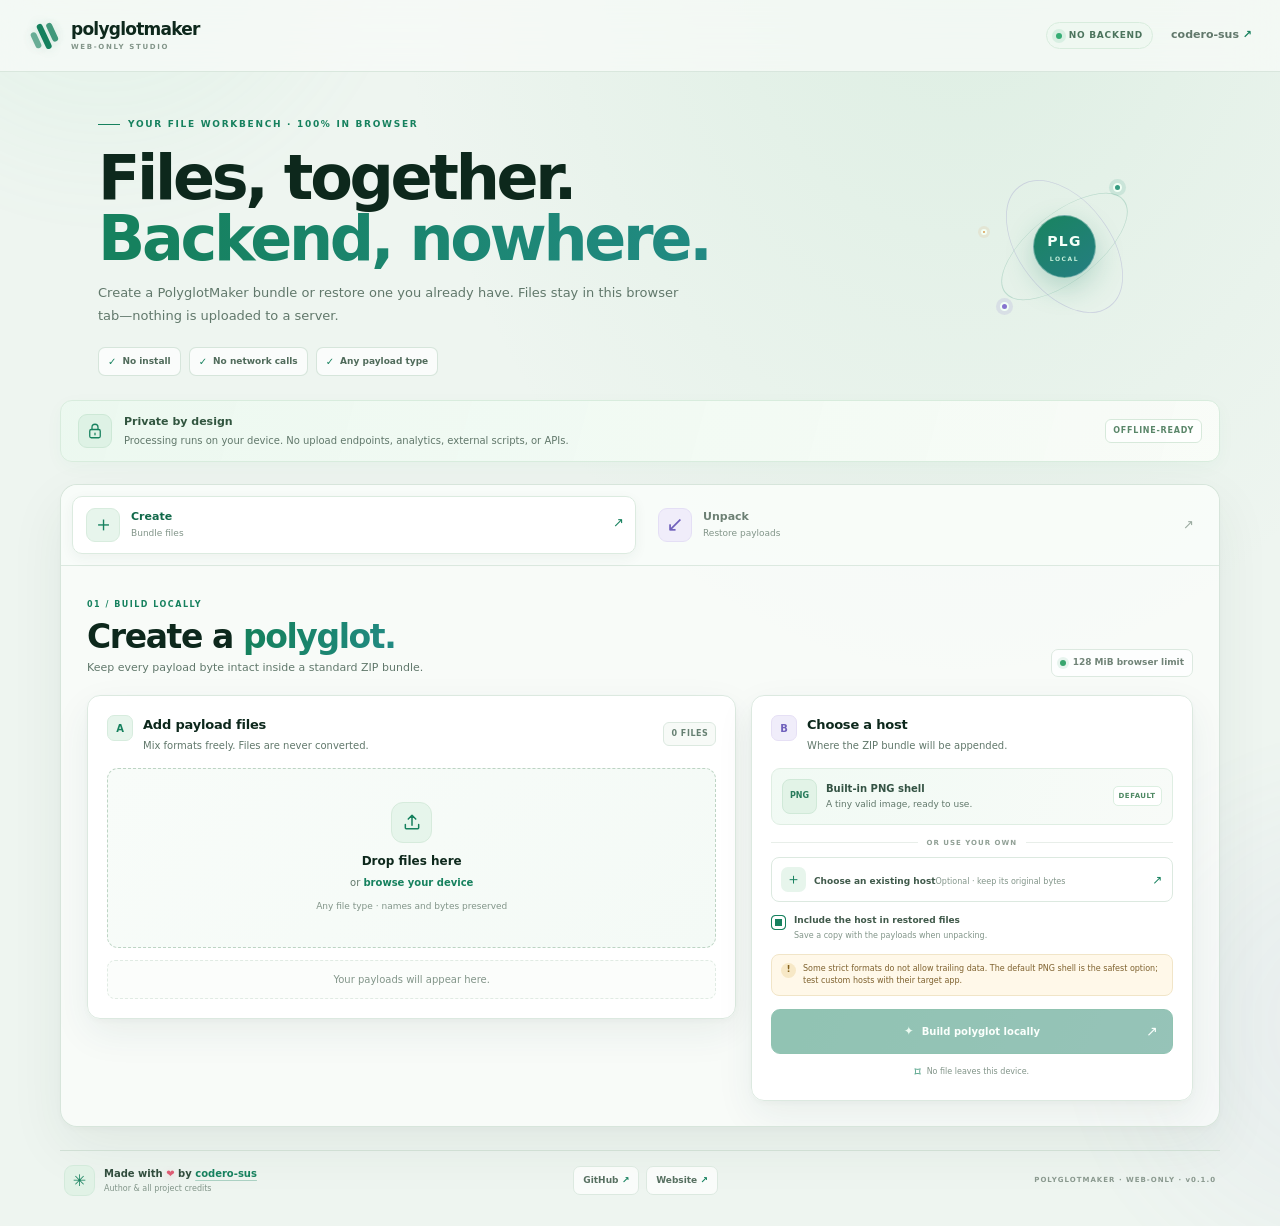
==== web-only/index.html @ 5d31b12b "Add backend-free browser edition Co-authored-by: arena-agent <297053741+arena-agent@users.noreply.gi" ====
<!doctype html>
<html lang="en">
<head>
  <meta charset="utf-8">
  <meta name="viewport" content="width=device-width, initial-scale=1">
  <meta name="color-scheme" content="light">
  <meta name="author" content="codero-sus">
  <meta name="description" content="Create and unpack PolyglotMaker bundles entirely in your browser. No backend, install, or network requests.">
  <meta name="theme-color" content="#eef5f0">
  <meta property="og:type" content="website">
  <meta property="og:site_name" content="PolyglotMaker Web-only">
  <meta property="og:url" content="https://the-codero.web.app/">
  <title>PolyglotMaker · Web-only studio</title>
  <link rel="stylesheet" href="./styles.css">
  <script src="./engine.js" defer></script>
  <script src="./app.js" defer></script>
</head>
<body>
  <div class="ambient ambient-one" aria-hidden="true"></div>
  <div class="ambient ambient-two" aria-hidden="true"></div>
  <header class="topbar">
    <a class="brand" href="./" aria-label="PolyglotMaker Web-only home">
      <span class="brand-mark" aria-hidden="true"><i></i><i></i><i></i></span>
      <span class="brand-name">polyglotmaker<small>WEB-ONLY STUDIO</small></span>
    </a>
    <div class="topbar-actions">
      <span class="local-badge"><i></i> NO BACKEND</span>
      <a class="top-link" href="https://github.com/codero-sus" target="_blank" rel="noopener noreferrer">codero-sus <span aria-hidden="true">↗</span></a>
    </div>
  </header>

  <main class="page-shell">
    <section class="hero">
      <div class="hero-copy">
        <div class="eyebrow"><span class="eyebrow-line"></span> YOUR FILE WORKBENCH · 100% IN BROWSER</div>
        <h1>Files, together.<br><em>Backend, nowhere.</em></h1>
        <p>Create a PolyglotMaker bundle or restore one you already have. Files stay in this browser tab—nothing is uploaded to a server.</p>
        <div class="hero-pills"><span><i>✓</i> No install</span><span><i>✓</i> No network calls</span><span><i>✓</i> Any payload type</span></div>
      </div>
      <div class="hero-art" aria-hidden="true">
        <div class="art-orbit art-orbit-a"></div><div class="art-orbit art-orbit-b"></div>
        <div class="art-center"><span>PLG</span><small>LOCAL</small></div>
        <i class="art-node node-a"></i><i class="art-node node-b"></i><i class="art-node node-c"></i>
      </div>
    </section>

    <div class="privacy-banner">
      <span class="privacy-icon" aria-hidden="true"><svg viewBox="0 0 24 24"><rect x="5" y="10" width="14" height="11" rx="2"/><path d="M8 10V7a4 4 0 0 1 8 0v3m-4 5v2"/></svg></span>
      <span class="privacy-copy"><strong>Private by design</strong><small>Processing runs on your device. No upload endpoints, analytics, external scripts, or APIs.</small></span>
      <span class="privacy-chip">OFFLINE-READY</span>
    </div>

    <section class="workbench" aria-label="PolyglotMaker tools">
      <nav class="mode-tabs" aria-label="Choose a tool">
        <button class="mode-tab active" type="button" data-tab="create" aria-pressed="true"><span class="tab-icon" aria-hidden="true">＋</span><span><strong>Create</strong><small>Bundle files</small></span><span class="tab-arrow" aria-hidden="true">↗</span></button>
        <button class="mode-tab" type="button" data-tab="unpack" aria-pressed="false"><span class="tab-icon unpack-icon" aria-hidden="true">↙</span><span><strong>Unpack</strong><small>Restore payloads</small></span><span class="tab-arrow" aria-hidden="true">↗</span></button>
      </nav>

      <section class="tool-view active" id="view-create" aria-labelledby="createTitle">
        <div class="section-heading">
          <div><span class="section-kicker">01 / BUILD LOCALLY</span><h2 id="createTitle">Create a <em>polyglot.</em></h2><p>Keep every payload byte intact inside a standard ZIP bundle.</p></div>
          <span class="size-limit"><span class="size-dot"></span> 128 MiB browser limit</span>
        </div>
        <div class="create-grid">
          <section class="panel payload-panel">
            <div class="panel-title-row"><div><span class="step-tag">A</span><span><h3>Add payload files</h3><small>Mix formats freely. Files are never converted.</small></span></div><span class="count-badge" id="payloadCount">0 FILES</span></div>
            <label class="drop-zone" id="payloadDrop" for="payloadFiles">
              <input id="payloadFiles" type="file" multiple>
              <span class="upload-icon" aria-hidden="true"><svg viewBox="0 0 24 24"><path d="M12 16V4m0 0L7.5 8.5M12 4l4.5 4.5M4 15v4a1 1 0 0 0 1 1h14a1 1 0 0 0 1-1v-4"/></svg></span>
              <strong>Drop files here</strong><span>or <b>browse your device</b></span>
              <small>Any file type · names and bytes preserved</small>
            </label>
            <div class="file-list" id="payloadList" aria-live="polite"><div class="empty-list">Your payloads will appear here.</div></div>
          </section>

          <aside class="panel host-panel">
            <div class="panel-title-row"><div><span class="step-tag violet">B</span><span><h3>Choose a host</h3><small>Where the ZIP bundle will be appended.</small></span></div></div>
            <div class="host-default"><span class="png-mark">PNG</span><span><strong>Built-in PNG shell</strong><small>A tiny valid image, ready to use.</small></span><span class="recommended">DEFAULT</span></div>
            <div class="host-divider"><span>OR USE YOUR OWN</span></div>
            <label class="host-picker" id="hostDrop" for="hostFile">
              <input id="hostFile" type="file">
              <span class="host-picker-icon" aria-hidden="true">＋</span><span><strong id="hostPickerTitle">Choose an existing host</strong><small id="hostPickerHint">Optional · keep its original bytes</small></span><span class="picker-arrow" aria-hidden="true">↗</span>
            </label>
            <div class="host-selected" id="hostSelected" hidden><span class="file-chip-icon" id="hostExt">FILE</span><span class="host-selected-name"><strong id="hostName"></strong><small id="hostSize"></small></span><button id="clearHost" class="remove-host" type="button" aria-label="Remove custom host">×</button></div>
            <label class="include-host"><input id="includeHost" type="checkbox" checked><span class="checkmark"></span><span><strong>Include the host in restored files</strong><small>Save a copy with the payloads when unpacking.</small></span></label>
            <div class="host-warning"><span aria-hidden="true">!</span><p>Some strict formats do not allow trailing data. The default PNG shell is the safest option; test custom hosts with their target app.</p></div>
            <button id="createButton" class="primary-button" type="button"><span class="button-spark" aria-hidden="true">✦</span> Build polyglot locally <span class="button-arrow" aria-hidden="true">↗</span></button>
            <div class="local-footnote"><span class="lock-mini" aria-hidden="true">⌑</span> No file leaves this device.</div>
          </aside>
        </div>
        <div id="createResult" class="result-panel" hidden></div>
      </section>

      <section class="tool-view" id="view-unpack" aria-labelledby="unpackTitle">
        <div class="section-heading">
          <div><span class="section-kicker">02 / RESTORE LOCALLY</span><h2 id="unpackTitle">Unpack a <em>polyglot.</em></h2><p>Recover and verify files from an appended PolyglotMaker ZIP bundle.</p></div>
          <span class="size-limit"><span class="size-dot violet-dot"></span> No sign-in · no upload</span>
        </div>
        <div class="unpack-grid">
          <section class="panel unpack-panel">
            <div class="panel-title-row"><div><span class="step-tag violet">A</span><span><h3>Select a container</h3><small>Its extension does not matter.</small></span></div></div>
            <label class="drop-zone compact-drop" id="containerDrop" for="containerFile">
              <input id="containerFile" type="file">
              <span class="upload-icon violet-upload" aria-hidden="true"><svg viewBox="0 0 24 24"><path d="M12 16V4m0 0L7.5 8.5M12 4l4.5 4.5M4 15v4a1 1 0 0 0 1 1h14a1 1 0 0 0 1-1v-4"/></svg></span>
              <strong id="containerPrompt">Drop a PolyglotMaker file here</strong><span>or <b>browse your device</b></span>
              <small>Appended ZIP · up to 128 MiB</small>
            </label>
            <div class="container-selected" id="containerSelected" hidden><span class="file-chip-icon" id="containerExt">FILE</span><span class="container-meta"><strong id="containerName"></strong><small id="containerSize"></small></span><button id="clearContainer" class="remove-host" type="button" aria-label="Remove selected container">×</button></div>
            <div class="offline-note"><span aria-hidden="true">i</span><span>This static edition reads appended ZIP bundles (stored or deflate). Raw, obfuscated, and native-only stores need the full Python app.</span></div>
            <button id="unpackButton" class="primary-button violet-button" type="button" disabled>Find and restore files <span class="button-arrow" aria-hidden="true">↗</span></button>
            <div id="unpackResult" class="unpack-result" hidden></div>
          </section>
          <aside class="panel capability-panel">
            <span class="capability-icon" aria-hidden="true"><svg viewBox="0 0 24 24"><path d="M12 3 4.5 6v5.5c0 4.6 3.2 7.9 7.5 9.5 4.3-1.6 7.5-4.9 7.5-9.5V6L12 3Z"/><path d="m8.5 12 2.2 2.2 4.8-5"/></svg></span>
            <h3>Integrity, built in</h3><p>Each recovered file is checked against its SHA-256 digest before it becomes downloadable.</p>
            <div class="capability-list"><div><span>01</span><strong>ZIP footer validation</strong><small>Checks manifest and archive hashes.</small></div><div><span>02</span><strong>Safe extraction</strong><small>Rejects unsafe paths and oversized data.</small></div><div><span>03</span><strong>Your choice</strong><small>Save one file or download all as ZIP.</small></div></div>
          </aside>
        </div>
      </section>
    </section>

    <footer class="site-footer" id="credits">
      <div class="footer-message"><span class="footer-mark" aria-hidden="true">✳</span><span><strong>Made with <span class="footer-heart" aria-hidden="true">❤️</span> by <a href="https://github.com/codero-sus" target="_blank" rel="noopener noreferrer">codero-sus</a></strong><small>Author & all project credits</small></span></div>
      <div class="footer-links"><a href="https://github.com/codero-sus" target="_blank" rel="noopener noreferrer">GitHub <span aria-hidden="true">↗</span></a><a href="https://the-codero.web.app/" target="_blank" rel="noopener noreferrer">Website <span aria-hidden="true">↗</span></a></div>
      <span class="footer-note">POLYGLOTMAKER · WEB-ONLY · v0.1.0</span>
    </footer>
  </main>
  <div class="toast" id="toast" role="status" aria-live="polite"></div>
</body>
</html>
---- web-only/styles.css ----
:root {
  color-scheme: light;
  font-family: Inter, ui-sans-serif, system-ui, -apple-system, BlinkMacSystemFont, "Segoe UI", sans-serif;
  font-synthesis: none;
  text-rendering: optimizeLegibility;
  --ink: #18362a;
  --ink-strong: #0d281c;
  --muted: #61786b;
  --muted-soft: #829589;
  --canvas: #eef5f0;
  --surface: rgba(255,255,255,.93);
  --surface-solid: #fff;
  --line: #dce9e0;
  --line-strong: #c9dacf;
  --green: #16815e;
  --green-dark: #106849;
  --green-soft: #e7f5ec;
  --mint: #a8ebca;
  --violet: #7061bc;
  --violet-soft: #f0edfa;
  --gold: #a97629;
  --pink: #d25371;
  --shadow: 0 14px 38px rgba(30, 70, 48, .07), 0 2px 8px rgba(30, 70, 48, .035);
}
* { box-sizing: border-box; }
html { min-width: 320px; scroll-behavior: smooth; }
body { position: relative; min-width: 320px; min-height: 100vh; margin: 0; overflow-x: hidden; color: var(--ink); background: radial-gradient(ellipse at 75% -10%, rgba(137,205,160,.18), transparent 42%), var(--canvas); font-size: 14px; line-height: 1.5; }
button, input { font: inherit; }
button { cursor: pointer; }
a { color: inherit; text-decoration: none; }
button:focus-visible, a:focus-visible, input:focus-visible, label:focus-within { outline: 3px solid rgba(22,129,94,.23); outline-offset: 3px; }
[hidden] { display: none !important; }
.ambient { position: fixed; z-index: 0; width: min(52vw, 620px); aspect-ratio: 1; pointer-events: none; border-radius: 50%; filter: blur(38px); opacity: .48; }
.ambient-one { top: -30vw; left: -16vw; background: radial-gradient(circle, rgba(127,218,167,.25), transparent 68%); animation: cloud-drift 26s ease-in-out infinite alternate; }
.ambient-two { right: -30vw; bottom: -34vw; background: radial-gradient(circle, rgba(161,146,226,.18), transparent 68%); animation: cloud-drift 32s ease-in-out -10s infinite alternate-reverse; }
.topbar { position: relative; z-index: 2; display: flex; min-height: 72px; align-items: center; justify-content: space-between; gap: 18px; padding: 0 max(28px, calc((100vw - 1280px) / 2)); background: rgba(248,251,248,.72); border-bottom: 1px solid rgba(207,224,212,.75); backdrop-filter: blur(18px); }
.brand { display: inline-flex; align-items: center; gap: 11px; }
.brand-mark { display: flex; width: 32px; height: 32px; align-items: center; justify-content: center; gap: 3px; transform: rotate(-25deg); }
.brand-mark i { width: 6px; border-radius: 8px; background: var(--green); box-shadow: 0 0 12px rgba(22,129,94,.18); }
.brand-mark i:nth-child(1) { height: 17px; opacity: .62; }
.brand-mark i:nth-child(2) { height: 27px; }
.brand-mark i:nth-child(3) { height: 20px; opacity: .8; }
.brand-name { display: grid; color: var(--ink-strong); font-size: 17px; font-weight: 780; letter-spacing: -.75px; line-height: 1; }
.brand-name small { margin-top: 6px; color: var(--muted-soft); font-size: 7px; font-weight: 800; letter-spacing: 1.65px; }
.topbar-actions { display: flex; align-items: center; gap: 18px; }
.local-badge { display: inline-flex; align-items: center; gap: 7px; padding: 6px 9px; color: #4c745d; font-size: 9px; font-weight: 800; letter-spacing: .75px; background: #eff8f1; border: 1px solid #d8ecdd; border-radius: 999px; }
.local-badge i { width: 6px; height: 6px; border-radius: 50%; background: #36ad74; box-shadow: 0 0 0 4px rgba(54,173,116,.12); animation: status-pulse 2.2s ease-in-out infinite; }
.top-link { color: var(--muted); font-size: 11px; font-weight: 650; transition: color .18s ease; }
.top-link span { color: var(--green); }
.top-link:hover { color: var(--green); }
.page-shell { position: relative; z-index: 1; width: min(1160px, calc(100% - 56px)); margin: 0 auto; padding: 38px 0 30px; }
.hero { position: relative; display: flex; min-height: 242px; align-items: center; justify-content: space-between; gap: 26px; padding: 8px 38px 24px; }
.hero-copy { position: relative; z-index: 1; max-width: 730px; animation: rise-in .65s cubic-bezier(.2,.8,.2,1) both; }
.eyebrow { display: flex; align-items: center; gap: 8px; margin-bottom: 15px; color: var(--green); font-size: 9px; font-weight: 850; letter-spacing: 1.7px; }
.eyebrow-line { width: 22px; height: 1px; background: var(--green); }
.hero h1 { margin: 0 0 13px; color: var(--ink-strong); font-size: clamp(38px, 5.2vw, 62px); font-weight: 760; letter-spacing: -3.3px; line-height: .99; }
.hero h1 em, .section-heading h2 em { color: var(--green); font-style: normal; background: linear-gradient(100deg, #16815e 5%, #218a82 52%, #7161bc 95%); background-size: 190% 100%; -webkit-background-clip: text; background-clip: text; -webkit-text-fill-color: transparent; animation: gradient-shift 9s ease-in-out infinite alternate; }
.hero-copy > p { max-width: 600px; margin: 0; color: var(--muted); font-size: 13px; line-height: 1.75; }
.hero-pills { display: flex; flex-wrap: wrap; gap: 8px; margin-top: 19px; }
.hero-pills span { display: inline-flex; align-items: center; gap: 6px; padding: 6px 9px; color: #506b5b; font-size: 9px; font-weight: 660; background: rgba(255,255,255,.69); border: 1px solid rgba(210,227,215,.9); border-radius: 7px; }
.hero-pills i { color: var(--green); font-size: 10px; font-style: normal; font-weight: 900; }
.hero-art { position: relative; width: 175px; height: 175px; flex: 0 0 175px; margin-right: 30px; animation: art-float 7s ease-in-out infinite; }
.art-orbit { position: absolute; inset: 12px; border: 1px solid rgba(22,129,94,.2); border-radius: 50%; }
.art-orbit-a { transform: rotate(-38deg) scaleY(.45); animation: orbit-a 12s ease-in-out infinite alternate; }
.art-orbit-b { border-color: rgba(112,97,188,.22); transform: rotate(53deg) scaleY(.61); animation: orbit-b 15s ease-in-out infinite alternate; }
.art-center { position: absolute; inset: 56px; display: grid; align-content: center; justify-items: center; color: #f4fff8; background: linear-gradient(145deg, #19845f, #257e82); border: 1px solid rgba(255,255,255,.35); border-radius: 50%; box-shadow: 0 10px 28px rgba(22,129,94,.25); animation: center-glow 4s ease-in-out infinite; }
.art-center span { font-size: 14px; font-weight: 850; letter-spacing: 1.3px; }
.art-center small { margin-top: 2px; color: #c6efda; font-size: 6px; font-weight: 850; letter-spacing: 1.6px; }
.art-node { position: absolute; width: 9px; height: 9px; border: 2px solid #f2fff5; border-radius: 50%; background: #369c81; box-shadow: 0 0 0 4px rgba(54,156,129,.14); }
.node-a { top: 24px; right: 30px; animation: node-bob 3s ease-in-out infinite; }
.node-b { bottom: 23px; left: 23px; background: #8774cf; box-shadow: 0 0 0 4px rgba(135,116,207,.14); animation: node-bob 3.7s ease-in-out -1s infinite alternate; }
.node-c { top: 70px; left: 4px; width: 6px; height: 6px; background: #dc9d50; box-shadow: 0 0 0 3px rgba(220,157,80,.13); animation: node-bob 3.3s ease-in-out -1.8s infinite; }
.privacy-banner { display: flex; align-items: center; gap: 12px; margin: 0 0 22px; padding: 13px 17px; background: linear-gradient(105deg, rgba(235,248,239,.96), rgba(249,252,248,.92)); border: 1px solid #d8ecdd; border-radius: 12px; box-shadow: 0 5px 18px rgba(22,129,94,.035); animation: rise-in .66s .08s cubic-bezier(.2,.8,.2,1) both; }
.privacy-icon { display: grid; width: 34px; height: 34px; flex: 0 0 34px; place-items: center; color: var(--green); background: #def2e5; border: 1px solid #cde8d6; border-radius: 9px; }
.privacy-icon svg { width: 18px; height: 18px; fill: none; stroke: currentColor; stroke-width: 1.7; stroke-linecap: round; stroke-linejoin: round; }
.privacy-copy { display: grid; gap: 2px; min-width: 0; }
.privacy-copy strong { color: #31553f; font-size: 11px; font-weight: 760; }
.privacy-copy small { color: var(--muted); font-size: 10px; }
.privacy-chip { margin-left: auto; padding: 5px 7px; color: #5a8669; font-size: 8px; font-weight: 850; letter-spacing: .75px; white-space: nowrap; background: rgba(255,255,255,.78); border: 1px solid #d7e9db; border-radius: 6px; }
.workbench { overflow: hidden; background: rgba(255,255,255,.56); border: 1px solid rgba(211,227,216,.9); border-radius: 17px; box-shadow: 0 20px 56px rgba(35,66,47,.065), 0 3px 9px rgba(35,66,47,.03); animation: rise-in .68s .13s cubic-bezier(.2,.8,.2,1) both; }
.mode-tabs { display: grid; grid-template-columns: repeat(2, minmax(0,1fr)); gap: 8px; padding: 11px; background: rgba(249,252,249,.75); border-bottom: 1px solid var(--line); }
.mode-tab { position: relative; display: flex; min-height: 58px; align-items: center; gap: 11px; padding: 9px 13px; color: #6d8074; text-align: left; background: transparent; border: 1px solid transparent; border-radius: 10px; transition: color .2s ease, background .2s ease, border-color .2s ease, box-shadow .2s ease, transform .2s ease; }
.mode-tab:hover { color: var(--green); background: rgba(255,255,255,.8); transform: translateY(-1px); }
.mode-tab.active { color: var(--green-dark); background: #fff; border-color: #dcebe0; box-shadow: 0 4px 13px rgba(35,66,47,.055); }
.tab-icon { display: grid; width: 34px; height: 34px; flex: 0 0 34px; place-items: center; color: var(--green); font-size: 21px; line-height: 1; background: var(--green-soft); border: 1px solid #d8ecde; border-radius: 9px; }
.unpack-icon { color: var(--violet); background: var(--violet-soft); border-color: #e4dff5; }
.mode-tab > span:nth-child(2) { display: grid; gap: 2px; }
.mode-tab strong { color: inherit; font-size: 11px; font-weight: 760; }
.mode-tab small { color: var(--muted-soft); font-size: 9px; }
.tab-arrow { margin-left: auto; color: #9aaa9f; font-size: 13px; transition: transform .2s ease, color .2s ease; }
.mode-tab.active .tab-arrow, .mode-tab:hover .tab-arrow { color: var(--green); transform: translate(2px,-2px); }
.tool-view { display: none; padding: 26px; }
.tool-view.active { display: block; animation: view-enter .42s cubic-bezier(.2,.8,.2,1) both; }
.section-heading { display: flex; align-items: flex-end; justify-content: space-between; gap: 16px; margin: 0 0 18px; }
.section-kicker { color: var(--green); font-size: 8px; font-weight: 850; letter-spacing: 1.5px; }
.section-heading h2 { margin: 6px 0 5px; color: var(--ink-strong); font-size: clamp(25px, 3vw, 33px); font-weight: 750; letter-spacing: -1.4px; line-height: 1.1; }
.section-heading p { margin: 0; color: var(--muted); font-size: 11px; }
.size-limit { display: inline-flex; flex: 0 0 auto; align-items: center; gap: 7px; padding: 6px 8px; color: #718478; font-size: 9px; font-weight: 670; background: rgba(255,255,255,.72); border: 1px solid var(--line); border-radius: 7px; }
.size-dot { width: 6px; height: 6px; border-radius: 50%; background: #39a56e; box-shadow: 0 0 0 3px rgba(57,165,110,.11); }
.violet-dot { background: #8574cb; box-shadow: 0 0 0 3px rgba(133,116,203,.12); }
.create-grid { display: grid; grid-template-columns: minmax(0,1.25fr) minmax(290px,.85fr); align-items: start; gap: 15px; }
.panel { min-width: 0; padding: 19px; background: var(--surface); border: 1px solid var(--line); border-radius: 13px; box-shadow: var(--shadow); transition: border-color .23s ease, box-shadow .23s ease, transform .23s ease; animation: card-in .5s cubic-bezier(.2,.8,.2,1) both; }
.panel:hover { border-color: #cedfd3; box-shadow: 0 17px 40px rgba(30,70,48,.09),0 3px 9px rgba(30,70,48,.04); }
.host-panel { animation-delay: .08s; }
.panel-title-row { display: flex; align-items: center; justify-content: space-between; gap: 11px; margin-bottom: 15px; }
.panel-title-row > div { display: flex; min-width: 0; align-items: flex-start; gap: 10px; }
.panel-title-row > div > span:last-child { display: grid; gap: 3px; }
.step-tag { display: grid; width: 26px; height: 26px; flex: 0 0 26px; place-items: center; color: var(--green); font-size: 10px; font-weight: 850; background: var(--green-soft); border: 1px solid #d7ecde; border-radius: 7px; transition: transform .2s ease; }
.panel:hover .step-tag { transform: rotate(-5deg) scale(1.05); }
.step-tag.violet { color: var(--violet); background: var(--violet-soft); border-color: #e6e0f5; }
.panel h3 { margin: 0; color: var(--ink-strong); font-size: 13px; font-weight: 760; letter-spacing: -.2px; }
.panel-title-row small { color: var(--muted); font-size: 10px; }
.count-badge { padding: 5px 7px; color: #668072; font-size: 8px; font-weight: 850; letter-spacing: .55px; white-space: nowrap; background: #f7faf7; border: 1px solid var(--line); border-radius: 6px; }
.drop-zone { position: relative; display: flex; min-height: 180px; flex-direction: column; align-items: center; justify-content: center; gap: 5px; overflow: hidden; cursor: pointer; background: linear-gradient(140deg,#f8fcf9,#f4faf6); border: 1.5px dashed #bdd4c4; border-radius: 11px; transition: background .2s ease, border-color .2s ease, box-shadow .2s ease, transform .2s ease; }
.drop-zone:hover, .drop-zone.dragover { background: linear-gradient(140deg,#eff9f2,#f8fbf8); border-color: var(--green); box-shadow: inset 0 0 0 1px rgba(22,129,94,.05),0 9px 23px rgba(22,129,94,.075); transform: translateY(-2px); }
.drop-zone input, .host-picker input { position: absolute; inset: 0; width: 100%; height: 100%; opacity: 0; cursor: pointer; }
.drop-zone input:focus-visible ~ .upload-icon { outline: 3px solid rgba(22,129,94,.25); outline-offset: 3px; }
.upload-icon { display: grid; width: 41px; height: 41px; place-items: center; margin-bottom: 4px; color: var(--green); background: #e6f5eb; border: 1px solid #d6ebdc; border-radius: 12px; transition: transform .22s cubic-bezier(.2,.8,.2,1), box-shadow .22s ease; }
.drop-zone:hover .upload-icon { box-shadow: 0 5px 12px rgba(22,129,94,.12); transform: translateY(-2px) rotate(-4deg); }
.upload-icon svg { width: 20px; height: 20px; fill: none; stroke: currentColor; stroke-width: 1.8; stroke-linecap: round; stroke-linejoin: round; }
.drop-zone > strong { color: var(--ink-strong); font-size: 12px; font-weight: 760; }
.drop-zone > span:not(.upload-icon) { color: var(--muted); font-size: 10px; }
.drop-zone > span b { color: var(--green); font-weight: 750; }
.drop-zone > small { margin-top: 5px; color: var(--muted-soft); font-size: 9px; }
.file-list { display: grid; gap: 7px; margin-top: 12px; }
.empty-list { padding: 11px; color: var(--muted-soft); font-size: 10px; text-align: center; background: #fbfdfb; border: 1px dashed #e0ebe3; border-radius: 8px; }
.file-row { display: flex; min-width: 0; min-height: 48px; align-items: center; gap: 9px; padding: 7px 8px; background: #fbfdfb; border: 1px solid #e7eee8; border-radius: 8px; animation: row-in .28s cubic-bezier(.2,.8,.2,1) both; transition: border-color .18s ease, box-shadow .18s ease, transform .18s ease; }
.file-row:hover { border-color: #bfd8c7; box-shadow: 0 5px 12px rgba(30,70,48,.05); transform: translateX(2px); }
.file-row:nth-child(2) { animation-delay: .035s; }
.file-row:nth-child(3) { animation-delay: .07s; }
.file-row:nth-child(4) { animation-delay: .1s; }
.file-chip-icon { display: grid; width: 30px; height: 30px; flex: 0 0 30px; place-items: center; overflow: hidden; color: #27785b; font-size: 8px; font-weight: 850; text-overflow: ellipsis; background: #e9f5ed; border: 1px solid #dcece1; border-radius: 8px; transition: transform .18s ease; }
.file-row:hover .file-chip-icon { transform: rotate(-5deg) scale(1.06); }
.file-meta { display: grid; min-width: 0; flex: 1; gap: 2px; }
.file-meta strong { overflow: hidden; color: #30473c; font-size: 10px; font-weight: 680; text-overflow: ellipsis; white-space: nowrap; }
.file-meta small { color: var(--muted-soft); font-size: 9px; }
.remove-file, .remove-host { display: grid; width: 27px; height: 27px; flex: 0 0 27px; place-items: center; margin-left: auto; color: #8b9b91; font-size: 17px; line-height: 1; background: transparent; border: 0; border-radius: 7px; transition: color .16s ease, background .16s ease, transform .16s ease; }
.remove-file:hover, .remove-host:hover { color: #b63f5d; background: #fff0f2; transform: rotate(5deg) scale(1.05); }
.host-default { display: flex; align-items: center; gap: 9px; padding: 10px; background: linear-gradient(110deg,#f1faf4,#f8fbf8); border: 1px solid #dfeee3; border-radius: 9px; }
.png-mark { display: grid; width: 35px; height: 35px; flex: 0 0 35px; place-items: center; color: #287a5b; font-size: 8px; font-weight: 900; background: #e2f3e7; border: 1px solid #d0e9d8; border-radius: 8px; }
.host-default > span:nth-child(2) { display: grid; min-width: 0; gap: 2px; }
.host-default strong { color: #345344; font-size: 10px; }
.host-default small { color: var(--muted); font-size: 9px; }
.recommended { margin-left: auto; padding: 4px 5px; color: #4d8862; font-size: 7px; font-weight: 850; letter-spacing: .5px; background: #fff; border: 1px solid #dcefe1; border-radius: 5px; }
.host-divider { display: flex; align-items: center; gap: 9px; margin: 13px 0 9px; color: #91a096; font-size: 7px; font-weight: 850; letter-spacing: 1px; }
.host-divider::before, .host-divider::after { height: 1px; flex: 1; content: ""; background: #e8eee9; }
.host-picker { position: relative; display: flex; min-height: 45px; align-items: center; gap: 8px; padding: 7px 9px; overflow: hidden; cursor: pointer; background: #fff; border: 1px solid var(--line); border-radius: 8px; transition: border-color .18s ease, background .18s ease; }
.host-picker:hover { background: #fbfdfb; border-color: #a9cbb6; }
.host-picker-icon { display: grid; width: 25px; height: 25px; flex: 0 0 25px; place-items: center; color: var(--green); font-size: 15px; background: var(--green-soft); border-radius: 7px; }
.host-picker > span:nth-child(2) { display: grid; min-width: 0; gap: 2px; }
.host-picker strong { color: #405a4b; font-size: 9px; font-weight: 700; }
.host-picker small { color: var(--muted-soft); font-size: 8px; }
.picker-arrow { margin-left: auto; color: var(--green); font-size: 12px; }
.host-selected, .container-selected { display: flex; align-items: center; gap: 8px; margin-top: 8px; padding: 8px; background: #f7fbf8; border: 1px solid var(--line); border-radius: 8px; }
.host-selected-name, .container-meta { display: grid; min-width: 0; gap: 2px; }
.host-selected-name strong, .container-meta strong { overflow: hidden; color: var(--ink); font-size: 9px; text-overflow: ellipsis; white-space: nowrap; }
.host-selected-name small, .container-meta small { color: var(--muted-soft); font-size: 8px; }
.include-host { display: flex; align-items: flex-start; gap: 8px; margin-top: 12px; cursor: pointer; }
.include-host input { position: absolute; width: 1px; height: 1px; opacity: 0; }
.checkmark { display: grid; width: 15px; height: 15px; flex: 0 0 15px; place-items: center; margin-top: 1px; color: white; background: white; border: 1px solid #b9cbbf; border-radius: 4px; transition: background .16s ease, border-color .16s ease, box-shadow .16s ease; }
.include-host input:checked + .checkmark { background: var(--green); border-color: var(--green); box-shadow: inset 0 0 0 3px white; }
.include-host input:focus-visible + .checkmark { outline: 3px solid rgba(22,129,94,.24); outline-offset: 2px; }
.include-host > span:last-child { display: grid; gap: 2px; }
.include-host strong { color: #415a4b; font-size: 9px; font-weight: 690; }
.include-host small { color: var(--muted-soft); font-size: 8px; }
.host-warning { display: flex; align-items: flex-start; gap: 7px; margin-top: 12px; padding: 8px 9px; color: #7e612e; background: #fff8e9; border: 1px solid #f1e5c8; border-radius: 8px; }
.host-warning > span { display: grid; width: 15px; height: 15px; flex: 0 0 15px; place-items: center; color: #86621d; font-size: 9px; font-weight: 850; background: #f7e8c6; border-radius: 50%; }
.host-warning p { margin: 0; font-size: 8px; line-height: 1.5; }
.primary-button { position: relative; display: flex; width: 100%; min-height: 45px; align-items: center; justify-content: center; gap: 8px; margin-top: 13px; padding: 0 13px; color: #f6fff9; font-size: 10px; font-weight: 800; background: linear-gradient(115deg,#16815e,#207f68); border: 1px solid #14805b; border-radius: 9px; box-shadow: 0 6px 15px rgba(22,129,94,.16); transition: transform .18s ease, box-shadow .18s ease, filter .18s ease, opacity .18s ease; }
.primary-button:hover:not(:disabled) { box-shadow: 0 9px 22px rgba(22,129,94,.24); filter: saturate(1.08); transform: translateY(-2px); }
.primary-button:active:not(:disabled) { transform: translateY(0) scale(.985); }
.primary-button:disabled { opacity: .47; cursor: not-allowed; box-shadow: none; }
.violet-button { background: linear-gradient(115deg,#7061bc,#7768c6); border-color: #7061bc; box-shadow: 0 6px 15px rgba(112,97,188,.16); }
.violet-button:hover:not(:disabled) { box-shadow: 0 9px 22px rgba(112,97,188,.23); }
.button-spark { color: #d3f3df; font-size: 12px; }
.button-arrow { position: absolute; right: 14px; font-size: 14px; font-weight: 500; transition: transform .18s ease; }
.primary-button:hover .button-arrow { transform: translate(2px,-1px); }
.local-footnote { display: flex; align-items: center; justify-content: center; gap: 6px; margin-top: 9px; color: var(--muted-soft); font-size: 8px; }
.lock-mini { color: var(--green); font-size: 12px; }
.result-panel { display: flex; align-items: center; justify-content: space-between; gap: 18px; margin-top: 15px; padding: 15px 17px; background: linear-gradient(105deg,#eff9f2,#fff); border: 1px solid #d4ebdc; border-radius: 11px; box-shadow: 0 7px 21px rgba(22,129,94,.05); animation: result-pop .4s cubic-bezier(.2,.8,.2,1) both; }
.result-copy { display: grid; gap: 4px; min-width: 0; }
.result-copy strong { color: #28543c; font-size: 11px; }
.result-copy small { color: var(--muted); font-size: 9px; }
.download-link, .download-all { display: inline-flex; min-height: 36px; flex: 0 0 auto; align-items: center; justify-content: center; gap: 8px; padding: 0 11px; color: #f3fff7; font-size: 9px; font-weight: 800; background: var(--green); border-radius: 8px; box-shadow: 0 5px 13px rgba(22,129,94,.13); transition: background .18s ease, transform .18s ease, box-shadow .18s ease; }
.download-link:hover, .download-all:hover { background: var(--green-dark); box-shadow: 0 7px 16px rgba(22,129,94,.2); transform: translateY(-1px); }
.download-all { background: var(--violet); box-shadow: 0 5px 13px rgba(112,97,188,.14); }
.download-all:hover { background: #5c4da8; box-shadow: 0 7px 16px rgba(112,97,188,.2); }
.unpacked-result-head { display: flex; align-items: center; justify-content: space-between; gap: 12px; padding: 11px; background: #f1f8f3; border: 1px solid #dceee1; border-radius: 9px; }
.unpack-success { display: flex; min-width: 0; align-items: center; gap: 9px; }
.success-check { display: grid; width: 25px; height: 25px; flex: 0 0 25px; place-items: center; color: var(--green); font-size: 12px; background: #def1e4; border-radius: 50%; animation: success-pop .4s cubic-bezier(.2,.8,.2,1) both; }
.unpack-success > span:last-child { display: grid; gap: 2px; }
.unpack-success strong { color: #315640; font-size: 10px; }
.unpack-success small { color: var(--muted); font-size: 8px; }
.file-results { display: grid; gap: 6px; margin-top: 10px; }
.unpack-file-row { display: flex; min-width: 0; align-items: center; gap: 8px; padding: 7px; background: #fbfdfb; border: 1px solid #e6eee7; border-radius: 8px; animation: row-in .3s cubic-bezier(.2,.8,.2,1) both; transition: border-color .18s ease, transform .18s ease; }
.unpack-file-row:hover { border-color: #c2daca; transform: translateX(2px); }
.unpack-file-row > span:nth-child(2) { display: grid; min-width: 0; flex: 1; gap: 2px; }
.unpack-file-row strong { overflow: hidden; color: #355143; font-size: 9px; text-overflow: ellipsis; white-space: nowrap; }
.unpack-file-row small { color: var(--muted-soft); font-size: 8px; }
.save-one { flex: 0 0 auto; padding: 6px 8px; color: #5f50aa; font-size: 8px; font-weight: 750; background: #fff; border: 1px solid #e3def3; border-radius: 6px; transition: background .16s ease, transform .16s ease; }
.save-one:hover { background: var(--violet-soft); transform: translateY(-1px); }
.result-warning { margin-top: 8px; padding: 8px 10px; color: #795a28; font-size: 8px; background: #fff8e9; border: 1px solid #f0e3c4; border-radius: 7px; }
.result-empty { margin-top: 8px; padding: 12px; color: #75551d; font-size: 9px; background: #fff8e9; border: 1px solid #f0e3c4; border-radius: 8px; }
.unpack-grid { display: grid; grid-template-columns: minmax(0,1.2fr) minmax(270px,.8fr); align-items: start; gap: 15px; }
.compact-drop { min-height: 160px; }
.violet-upload { color: var(--violet); background: #f0edfa; border-color: #e4dff5; }
.compact-drop:hover .upload-icon { box-shadow: 0 5px 12px rgba(112,97,188,.12); }
.container-selected { margin-top: 9px; }
.container-meta { flex: 1; }
.offline-note { display: flex; align-items: flex-start; gap: 7px; margin-top: 12px; padding: 8px 9px; color: #6e647f; background: #f7f4fc; border: 1px solid #e7e1f3; border-radius: 8px; }
.offline-note > span { display: grid; width: 15px; height: 15px; flex: 0 0 15px; place-items: center; color: var(--violet); font-size: 9px; font-weight: 850; background: #ebe6f8; border-radius: 50%; }
.offline-note span:last-child { font-size: 8px; line-height: 1.5; }
.unpack-result { margin-top: 16px; padding-top: 14px; border-top: 1px solid var(--line); }
.capability-panel { padding: 22px; animation-delay: .08s; }
.capability-icon { display: grid; width: 39px; height: 39px; place-items: center; color: var(--violet); background: var(--violet-soft); border: 1px solid #e5dff5; border-radius: 11px; }
.capability-icon svg { width: 21px; height: 21px; fill: none; stroke: currentColor; stroke-width: 1.7; stroke-linecap: round; stroke-linejoin: round; }
.capability-panel h3 { margin: 14px 0 5px; font-size: 14px; }
.capability-panel > p { margin: 0; color: var(--muted); font-size: 9px; line-height: 1.7; }
.capability-list { display: grid; gap: 12px; margin-top: 15px; padding-top: 14px; border-top: 1px solid var(--line); }
.capability-list > div { display: grid; grid-template-columns: 21px 1fr; column-gap: 7px; }
.capability-list > div > span { grid-row: span 2; color: var(--violet); font-size: 8px; font-weight: 850; }
.capability-list strong { color: #415849; font-size: 9px; font-weight: 720; }
.capability-list small { margin-top: 2px; color: var(--muted-soft); font-size: 8px; }
.site-footer { display: flex; align-items: center; justify-content: space-between; gap: 16px; margin-top: 23px; padding: 14px 4px 0; border-top: 1px solid rgba(204,220,208,.85); animation: rise-in .7s .2s cubic-bezier(.2,.8,.2,1) both; }
.footer-message { display: flex; align-items: center; gap: 9px; }
.footer-mark { display: grid; width: 31px; height: 31px; flex: 0 0 31px; place-items: center; color: var(--green); font-size: 16px; background: #e1f2e6; border: 1px solid #d3eadb; border-radius: 9px; }
.footer-message > span:last-child { display: grid; gap: 2px; }
.footer-message strong { color: #314d3d; font-size: 10px; }
.footer-heart { display: inline-block; color: #dd5c73; transform-origin: center; filter: drop-shadow(0 2px 3px rgba(210,83,113,.2)); animation: heart-beat 2.2s ease-in-out infinite; }
.footer-message strong a { color: var(--green); text-decoration: underline; text-decoration-color: rgba(22,129,94,.3); text-underline-offset: 3px; }
.footer-message strong a:hover { color: var(--violet); }
.footer-message small { color: var(--muted-soft); font-size: 8px; }
.footer-links { display: flex; align-items: center; gap: 7px; }
.footer-links a { padding: 7px 9px; color: #577061; font-size: 9px; font-weight: 700; background: rgba(255,255,255,.67); border: 1px solid var(--line); border-radius: 7px; transition: color .17s ease, border-color .17s ease, transform .17s ease; }
.footer-links a span { color: var(--green); }
.footer-links a:hover { color: var(--green); border-color: #a8c7b4; transform: translateY(-2px); }
.footer-note { color: #89988e; font-size: 7px; font-weight: 800; letter-spacing: 1px; white-space: nowrap; }
.toast { position: fixed; z-index: 10; right: 20px; bottom: 19px; max-width: min(410px,calc(100vw - 28px)); padding: 11px 14px; color: #f8fff9; font-size: 10px; background: #1a3f30; border: 1px solid #396d51; border-radius: 9px; box-shadow: 0 12px 30px rgba(15,44,31,.2); opacity: 0; pointer-events: none; transform: translateY(10px) scale(.98); transition: opacity .2s ease, transform .2s ease; }
.toast.visible { opacity: 1; transform: none; animation: toast-pop .28s cubic-bezier(.2,.8,.2,1) both; }
.toast.error { background: #763b49; border-color: #a85b6d; }
.loading-dots { display: inline-flex; gap: 3px; }
.loading-dots i { width: 4px; height: 4px; border-radius: 50%; background: currentColor; animation: loading-pulse .8s infinite alternate; }
.loading-dots i:nth-child(2) { animation-delay: .15s; }
.loading-dots i:nth-child(3) { animation-delay: .3s; }
@keyframes cloud-drift { from { transform: translate3d(-2vw,1vw,0) scale(.94); } to { transform: translate3d(3vw,-2vw,0) scale(1.06); } }
@keyframes gradient-shift { from { background-position: 0 50%; } to { background-position: 100% 50%; } }
@keyframes art-float { 0%,100% { transform: translateY(0) rotate(-1deg); } 50% { transform: translateY(-5px) rotate(2deg); } }
@keyframes orbit-a { from { transform: rotate(-38deg) scaleY(.45); } to { transform: rotate(-27deg) scaleY(.53); } }
@keyframes orbit-b { from { transform: rotate(53deg) scaleY(.61); } to { transform: rotate(42deg) scaleY(.68); } }
@keyframes center-glow { 0%,100% { box-shadow: 0 10px 28px rgba(22,129,94,.25),0 0 0 0 rgba(22,129,94,.08); } 50% { box-shadow: 0 12px 31px rgba(22,129,94,.32),0 0 0 8px rgba(22,129,94,0); } }
@keyframes node-bob { 0%,100% { transform: translateY(0) scale(1); } 50% { transform: translateY(-5px) scale(1.1); } }
@keyframes status-pulse { 0%,100% { box-shadow: 0 0 0 3px rgba(54,173,116,.1); } 50% { box-shadow: 0 0 0 5px rgba(54,173,116,.02); } }
@keyframes rise-in { from { opacity: 0; transform: translateY(11px); } to { opacity: 1; transform: none; } }
@keyframes view-enter { from { opacity: 0; transform: translateY(8px); filter: blur(1.5px); } to { opacity: 1; transform: none; filter: blur(0); } }
@keyframes card-in { from { opacity: 0; transform: translateY(8px) scale(.992); } to { opacity: 1; transform: none; } }
@keyframes row-in { from { opacity: 0; transform: translateY(5px); } to { opacity: 1; transform: none; } }
@keyframes result-pop { from { opacity: 0; transform: translateY(7px) scale(.99); } to { opacity: 1; transform: none; } }
@keyframes success-pop { from { opacity: 0; transform: scale(.7) rotate(-12deg); } to { opacity: 1; transform: none; } }
@keyframes toast-pop { from { opacity: 0; transform: translateY(11px) scale(.98); } to { opacity: 1; transform: none; } }
@keyframes heart-beat { 0%,86%,100% { transform: scale(1); } 90% { transform: scale(1.16); } 94% { transform: scale(.98); } }
@keyframes loading-pulse { to { opacity: .25; transform: translateY(-3px); } }

@media (max-width: 850px) {
  .page-shell { width: min(100% - 36px,720px); padding-top: 28px; }
  .hero { min-height: 220px; padding: 8px 18px 22px; }
  .hero-art { width: 145px; height: 145px; flex-basis: 145px; margin-right: 8px; }
  .art-center { inset: 46px; }
  .create-grid { grid-template-columns: minmax(0,1fr); }
  .host-panel { animation-delay: .04s; }
  .unpack-grid { grid-template-columns: minmax(0,1fr); }
  .capability-panel { animation-delay: .04s; }
}
@media (max-width: 560px) {
  .topbar { min-height: 62px; padding: 0 16px; }
  .brand-name { font-size: 15px; }
  .topbar-actions { gap: 9px; }
  .local-badge { padding: 5px 7px; font-size: 7px; }
  .top-link { font-size: 9px; }
  .page-shell { width: calc(100% - 24px); padding-top: 20px; }
  .hero { min-height: auto; padding: 14px 7px 19px; }
  .hero-art { width: 73px; height: 73px; flex-basis: 73px; margin: 0; }
  .art-orbit { inset: 6px; }
  .art-center { inset: 23px; }
  .art-center span { font-size: 8px; }
  .art-center small { display: none; }
  .art-node { width: 6px; height: 6px; }
  .node-a { top: 7px; right: 12px; }
  .node-b { bottom: 7px; left: 7px; }
  .node-c { top: 33px; left: 0; }
  .eyebrow { font-size: 7px; letter-spacing: 1px; }
  .eyebrow-line { width: 14px; }
  .hero h1 { margin-bottom: 9px; font-size: clamp(31px,8.5vw,43px); letter-spacing: -2px; }
  .hero-copy > p { font-size: 10px; line-height: 1.6; }
  .hero-pills { gap: 5px; margin-top: 12px; }
  .hero-pills span { padding: 5px 6px; font-size: 7px; }
  .privacy-banner { gap: 8px; margin-bottom: 15px; padding: 10px; }
  .privacy-icon { width: 30px; height: 30px; flex-basis: 30px; }
  .privacy-copy strong { font-size: 9px; }
  .privacy-copy small { font-size: 8px; line-height: 1.45; }
  .privacy-chip { display: none; }
  .workbench { border-radius: 13px; }
  .mode-tabs { gap: 5px; padding: 7px; }
  .mode-tab { min-height: 50px; gap: 7px; padding: 6px 8px; }
  .tab-icon { width: 29px; height: 29px; flex-basis: 29px; font-size: 18px; }
  .mode-tab strong { font-size: 9px; }
  .mode-tab small { font-size: 7px; }
  .tab-arrow { font-size: 10px; }
  .tool-view { padding: 17px 12px; }
  .section-heading { align-items: flex-start; flex-direction: column; gap: 8px; margin-bottom: 12px; }
  .section-heading h2 { font-size: 26px; }
  .section-heading p { font-size: 9px; }
  .size-limit { font-size: 8px; }
  .panel { padding: 13px; border-radius: 11px; }
  .panel-title-row { margin-bottom: 11px; }
  .panel-title-row small { font-size: 8px; }
  .drop-zone { min-height: 160px; }
  .compact-drop { min-height: 145px; }
  .file-row { padding: 6px; }
  .host-default { padding: 8px; }
  .host-warning p { font-size: 7px; }
  .result-panel { align-items: stretch; flex-direction: column; gap: 10px; padding: 12px; }
  .download-link, .download-all { width: 100%; }
  .unpacked-result-head { align-items: stretch; flex-direction: column; }
  .site-footer { align-items: flex-start; flex-direction: column; gap: 10px; padding: 12px 3px 0; }
  .footer-note { align-self: flex-end; font-size: 6px; }
  .footer-links a { padding: 6px 8px; }
}
@media (max-width: 365px) {
  .hero-art { display: none; }
  .top-link { font-size: 0; }
  .top-link span { font-size: 14px; }
  .hero h1 { font-size: 31px; }
  .hero-pills span { font-size: 6px; }
}
@media (prefers-reduced-motion: reduce) {
  *, *::before, *::after { scroll-behavior: auto !important; animation-duration: .01ms !important; animation-delay: 0s !important; animation-iteration-count: 1 !important; transition-duration: .01ms !important; }
}
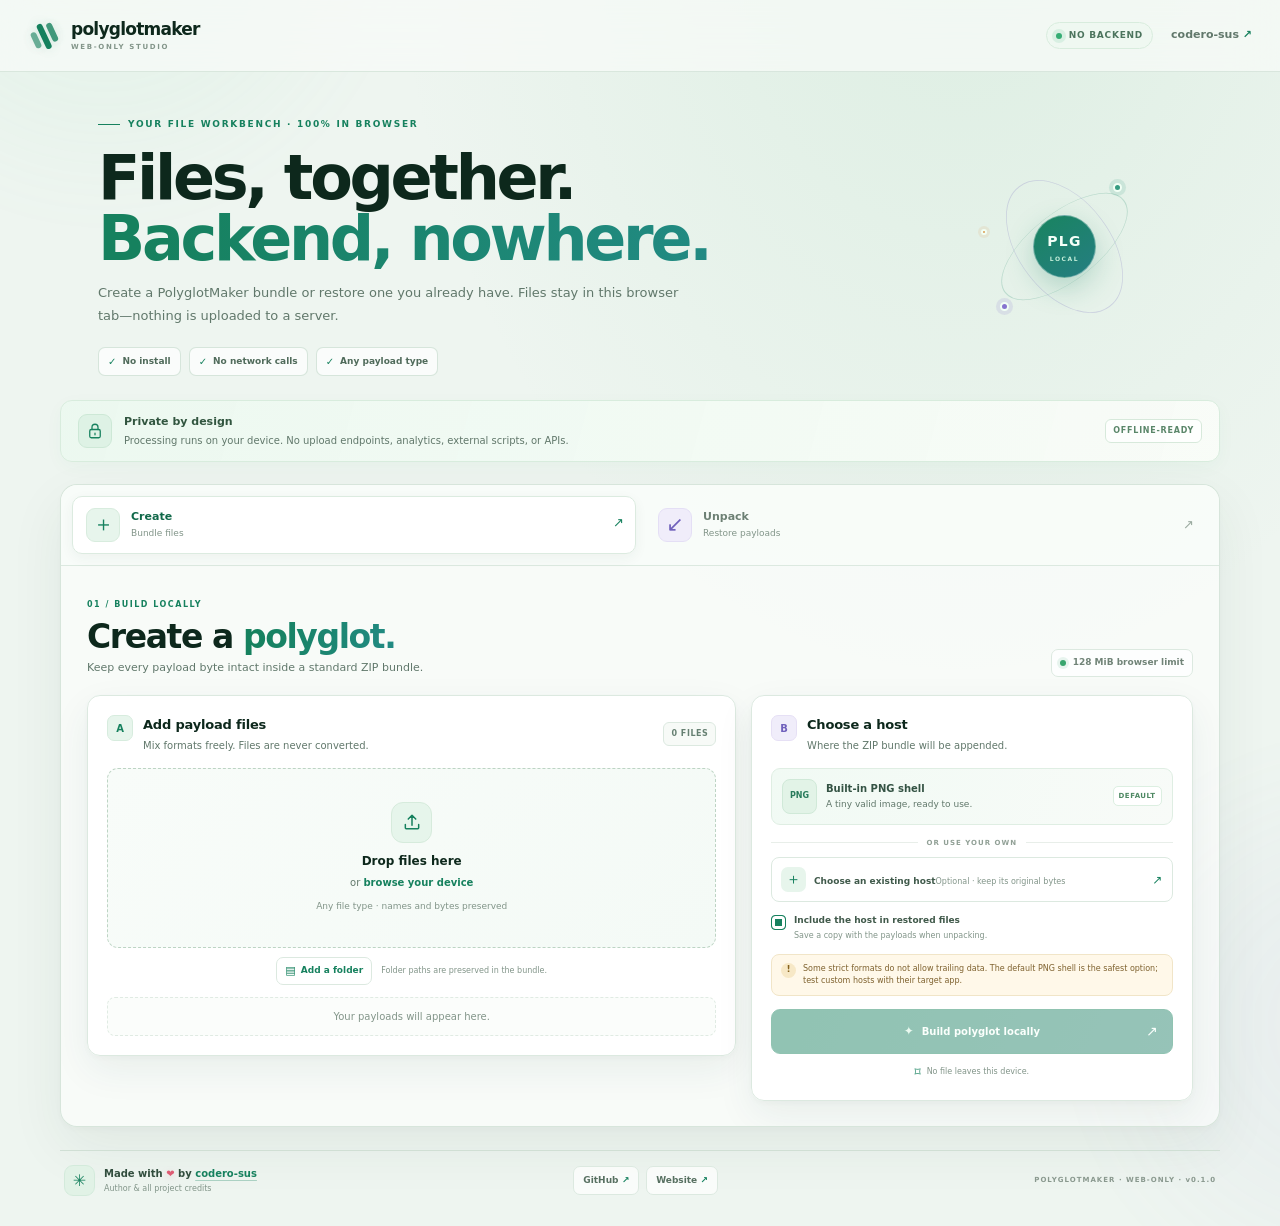
==== commit 2eec1147: "Improve offline browser ZIP workflows Co-authored-by: arena-agent <297053741+arena-agent@users.norep" ====
--- a/web-only/index.html
+++ b/web-only/index.html
@@ -70,6 +70,15 @@
               <strong>Drop files here</strong><span>or <b>browse your device</b></span>
               <small>Any file type · names and bytes preserved</small>
             </label>
+            <div class="folder-import">
+              <label class="folder-picker" for="folderFiles"><input id="folderFiles" type="file" multiple webkitdirectory directory aria-label="Choose a folder"><span aria-hidden="true">▤</span> Add a folder</label>
+              <small>Folder paths are preserved in the bundle.</small>
+            </div>
+            <div class="payload-list-toolbar" id="payloadListToolbar" hidden>
+              <input id="payloadSearch" type="search" placeholder="Filter payloads…" aria-label="Filter payload files">
+              <span id="payloadListSummary"></span>
+              <button id="clearPayloads" class="clear-list" type="button">Clear all</button>
+            </div>
             <div class="file-list" id="payloadList" aria-live="polite"><div class="empty-list">Your payloads will appear here.</div></div>
           </section>
 
@@ -85,6 +94,11 @@
             <label class="include-host"><input id="includeHost" type="checkbox" checked><span class="checkmark"></span><span><strong>Include the host in restored files</strong><small>Save a copy with the payloads when unpacking.</small></span></label>
             <div class="host-warning"><span aria-hidden="true">!</span><p>Some strict formats do not allow trailing data. The default PNG shell is the safest option; test custom hosts with their target app.</p></div>
             <button id="createButton" class="primary-button" type="button"><span class="button-spark" aria-hidden="true">✦</span> Build polyglot locally <span class="button-arrow" aria-hidden="true">↗</span></button>
+            <div class="operation-progress" id="createProgress" hidden>
+              <div class="progress-caption"><span data-progress-label aria-live="polite" aria-atomic="true">Preparing files…</span><strong data-progress-value>0%</strong></div>
+              <div class="progress-track" role="progressbar" aria-label="Bundle creation progress" aria-valuemin="0" aria-valuemax="100" aria-valuenow="0"><span></span></div>
+              <div class="progress-foot"><small>Large-file checks yield to the browser UI.</small><button type="button" data-cancel-operation="create">Cancel</button></div>
+            </div>
             <div class="local-footnote"><span class="lock-mini" aria-hidden="true">⌑</span> No file leaves this device.</div>
           </aside>
         </div>
@@ -108,6 +122,11 @@
             <div class="container-selected" id="containerSelected" hidden><span class="file-chip-icon" id="containerExt">FILE</span><span class="container-meta"><strong id="containerName"></strong><small id="containerSize"></small></span><button id="clearContainer" class="remove-host" type="button" aria-label="Remove selected container">×</button></div>
             <div class="offline-note"><span aria-hidden="true">i</span><span>This static edition reads appended ZIP bundles (stored or deflate). Raw, obfuscated, and native-only stores need the full Python app.</span></div>
             <button id="unpackButton" class="primary-button violet-button" type="button" disabled>Find and restore files <span class="button-arrow" aria-hidden="true">↗</span></button>
+            <div class="operation-progress violet-progress" id="unpackProgress" hidden>
+              <div class="progress-caption"><span data-progress-label aria-live="polite" aria-atomic="true">Scanning bundle…</span><strong data-progress-value>0%</strong></div>
+              <div class="progress-track" role="progressbar" aria-label="Bundle restore progress" aria-valuemin="0" aria-valuemax="100" aria-valuenow="0"><span></span></div>
+              <div class="progress-foot"><small>ZIP output is built only when requested.</small><button type="button" data-cancel-operation="unpack">Cancel</button></div>
+            </div>
             <div id="unpackResult" class="unpack-result" hidden></div>
           </section>
           <aside class="panel capability-panel">
--- a/web-only/styles.css
+++ b/web-only/styles.css
@@ -122,7 +122,21 @@
 .drop-zone > span:not(.upload-icon) { color: var(--muted); font-size: 10px; }
 .drop-zone > span b { color: var(--green); font-weight: 750; }
 .drop-zone > small { margin-top: 5px; color: var(--muted-soft); font-size: 9px; }
-.file-list { display: grid; gap: 7px; margin-top: 12px; }
+.folder-import { display: flex; align-items: center; justify-content: center; gap: 9px; margin-top: 9px; }
+.folder-picker { position: relative; display: inline-flex; align-items: center; gap: 5px; padding: 5px 8px; color: var(--green); font-size: 9px; font-weight: 760; background: #fff; border: 1px solid var(--line); border-radius: 7px; cursor: pointer; transition: border-color .18s ease, background .18s ease, transform .18s ease; }
+.folder-picker:hover { background: #f7fbf8; border-color: #a9cbb6; transform: translateY(-1px); }
+.folder-picker input { position: absolute; width: 1px; height: 1px; overflow: hidden; opacity: 0; }
+.folder-picker input:focus-visible + span { outline: 3px solid rgba(22,129,94,.24); outline-offset: 3px; }
+.folder-picker > span { font-size: 11px; }
+.folder-import small { color: var(--muted-soft); font-size: 8px; }
+.payload-list-toolbar { display: flex; align-items: center; gap: 7px; margin-top: 11px; }
+.payload-list-toolbar input, .unpacked-search { min-width: 0; padding: 7px 9px; color: var(--ink); font-size: 9px; background: #fff; border: 1px solid var(--line); border-radius: 7px; }
+.payload-list-toolbar input { flex: 1; }
+.payload-list-toolbar > span { color: var(--muted-soft); font-size: 8px; white-space: nowrap; }
+.clear-list { padding: 6px 7px; color: #8a5460; font-size: 8px; font-weight: 720; background: #fff; border: 1px solid #f0dfe3; border-radius: 6px; white-space: nowrap; }
+.clear-list:hover { color: #aa3e59; background: #fff6f7; }
+.file-list { display: grid; max-height: 360px; gap: 7px; margin-top: 12px; overflow: auto; overscroll-behavior: contain; align-content: start; }
+.render-limit { padding: 8px; color: var(--muted-soft); font-size: 9px; text-align: center; background: #f8fbf8; border-radius: 7px; }
 .empty-list { padding: 11px; color: var(--muted-soft); font-size: 10px; text-align: center; background: #fbfdfb; border: 1px dashed #e0ebe3; border-radius: 8px; }
 .file-row { display: flex; min-width: 0; min-height: 48px; align-items: center; gap: 9px; padding: 7px 8px; background: #fbfdfb; border: 1px solid #e7eee8; border-radius: 8px; animation: row-in .28s cubic-bezier(.2,.8,.2,1) both; transition: border-color .18s ease, box-shadow .18s ease, transform .18s ease; }
 .file-row:hover { border-color: #bfd8c7; box-shadow: 0 5px 12px rgba(30,70,48,.05); transform: translateX(2px); }
@@ -181,7 +195,7 @@
 .result-copy { display: grid; gap: 4px; min-width: 0; }
 .result-copy strong { color: #28543c; font-size: 11px; }
 .result-copy small { color: var(--muted); font-size: 9px; }
-.download-link, .download-all { display: inline-flex; min-height: 36px; flex: 0 0 auto; align-items: center; justify-content: center; gap: 8px; padding: 0 11px; color: #f3fff7; font-size: 9px; font-weight: 800; background: var(--green); border-radius: 8px; box-shadow: 0 5px 13px rgba(22,129,94,.13); transition: background .18s ease, transform .18s ease, box-shadow .18s ease; }
+.download-link, .download-all { display: inline-flex; min-height: 36px; flex: 0 0 auto; align-items: center; justify-content: center; gap: 8px; padding: 0 11px; color: #f3fff7; font-size: 9px; font-weight: 800; background: var(--green); border: 1px solid transparent; border-radius: 8px; box-shadow: 0 5px 13px rgba(22,129,94,.13); transition: background .18s ease, transform .18s ease, box-shadow .18s ease; cursor: pointer; }
 .download-link:hover, .download-all:hover { background: var(--green-dark); box-shadow: 0 7px 16px rgba(22,129,94,.2); transform: translateY(-1px); }
 .download-all { background: var(--violet); box-shadow: 0 5px 13px rgba(112,97,188,.14); }
 .download-all:hover { background: #5c4da8; box-shadow: 0 7px 16px rgba(112,97,188,.2); }
@@ -194,7 +208,7 @@
 .file-results { display: grid; gap: 6px; margin-top: 10px; }
 .unpack-file-row { display: flex; min-width: 0; align-items: center; gap: 8px; padding: 7px; background: #fbfdfb; border: 1px solid #e6eee7; border-radius: 8px; animation: row-in .3s cubic-bezier(.2,.8,.2,1) both; transition: border-color .18s ease, transform .18s ease; }
 .unpack-file-row:hover { border-color: #c2daca; transform: translateX(2px); }
-.unpack-file-row > span:nth-child(2) { display: grid; min-width: 0; flex: 1; gap: 2px; }
+.unpack-file-row > span:nth-child(3) { display: grid; min-width: 0; flex: 1; gap: 2px; }
 .unpack-file-row strong { overflow: hidden; color: #355143; font-size: 9px; text-overflow: ellipsis; white-space: nowrap; }
 .unpack-file-row small { color: var(--muted-soft); font-size: 8px; }
 .save-one { flex: 0 0 auto; padding: 6px 8px; color: #5f50aa; font-size: 8px; font-weight: 750; background: #fff; border: 1px solid #e3def3; border-radius: 6px; transition: background .16s ease, transform .16s ease; }
@@ -211,6 +225,31 @@
 .offline-note > span { display: grid; width: 15px; height: 15px; flex: 0 0 15px; place-items: center; color: var(--violet); font-size: 9px; font-weight: 850; background: #ebe6f8; border-radius: 50%; }
 .offline-note span:last-child { font-size: 8px; line-height: 1.5; }
 .unpack-result { margin-top: 16px; padding-top: 14px; border-top: 1px solid var(--line); }
+.operation-progress { margin-top: 10px; padding: 10px 11px; background: #f6fbf7; border: 1px solid #dfeee3; border-radius: 9px; animation: result-pop .25s ease both; }
+.violet-progress { background: #f9f7fd; border-color: #e7e1f4; }
+.progress-caption { display: flex; align-items: center; justify-content: space-between; gap: 8px; color: #526b5b; font-size: 9px; }
+.progress-caption span { min-width: 0; overflow: hidden; text-overflow: ellipsis; white-space: nowrap; }
+.progress-caption strong { color: var(--green); font-size: 9px; font-variant-numeric: tabular-nums; }
+.violet-progress .progress-caption strong { color: var(--violet); }
+.progress-track { height: 6px; margin-top: 7px; overflow: hidden; background: #e3ece5; border-radius: 999px; }
+.progress-track > span { display: block; width: 0; height: 100%; background: linear-gradient(90deg,#16815e,#48b88a); border-radius: inherit; transition: width .14s ease; }
+.violet-progress .progress-track > span { background: linear-gradient(90deg,#7061bc,#a69be0); }
+.progress-foot { display: flex; align-items: center; justify-content: space-between; gap: 8px; margin-top: 6px; }
+.progress-foot small { color: var(--muted-soft); font-size: 8px; }
+.progress-foot button { padding: 3px 6px; color: #7d6570; font-size: 8px; font-weight: 720; background: #fff; border: 1px solid #eadde1; border-radius: 5px; }
+.progress-foot button:hover { color: #a73751; background: #fff4f6; }
+.unpacked-tools { display: grid; grid-template-columns: auto minmax(0,1fr) auto; align-items: center; gap: 8px; margin-top: 10px; }
+.select-all-control { display: inline-flex; align-items: center; gap: 6px; color: #536b5c; font-size: 8px; font-weight: 720; white-space: nowrap; }
+.select-all-control input { accent-color: var(--violet); }
+.selection-summary { color: var(--muted-soft); font-size: 8px; white-space: nowrap; }
+.unpacked-search { width: 100%; }
+.file-select { position: relative; display: grid; width: 18px; height: 18px; flex: 0 0 18px; place-items: center; cursor: pointer; }
+.file-select input { position: absolute; width: 18px; height: 18px; margin: 0; opacity: 0; cursor: pointer; }
+.file-select > span { display: grid; width: 15px; height: 15px; place-items: center; color: white; font-size: 9px; background: #fff; border: 1px solid #c8c4dc; border-radius: 4px; transition: background .15s ease, border-color .15s ease; }
+.file-select input:checked + span { background: var(--violet); border-color: var(--violet); }
+.file-select input:checked + span::after { content: "✓"; }
+.file-select input:focus-visible + span { outline: 3px solid rgba(112,97,188,.23); outline-offset: 2px; }
+.download-all:disabled { opacity: .45; cursor: not-allowed; box-shadow: none; transform: none; }
 .capability-panel { padding: 22px; animation-delay: .08s; }
 .capability-icon { display: grid; width: 39px; height: 39px; place-items: center; color: var(--violet); background: var(--violet-soft); border: 1px solid #e5dff5; border-radius: 11px; }
 .capability-icon svg { width: 21px; height: 21px; fill: none; stroke: currentColor; stroke-width: 1.7; stroke-linecap: round; stroke-linejoin: round; }
@@ -321,6 +360,11 @@
   .result-panel { align-items: stretch; flex-direction: column; gap: 10px; padding: 12px; }
   .download-link, .download-all { width: 100%; }
   .unpacked-result-head { align-items: stretch; flex-direction: column; }
+  .unpacked-tools { grid-template-columns: auto 1fr; }
+  .unpacked-search { grid-column: 1 / -1; }
+  .payload-list-toolbar { flex-wrap: wrap; }
+  .payload-list-toolbar input { min-width: 110px; }
+  .folder-import { flex-wrap: wrap; }
   .site-footer { align-items: flex-start; flex-direction: column; gap: 10px; padding: 12px 3px 0; }
   .footer-note { align-self: flex-end; font-size: 6px; }
   .footer-links a { padding: 6px 8px; }
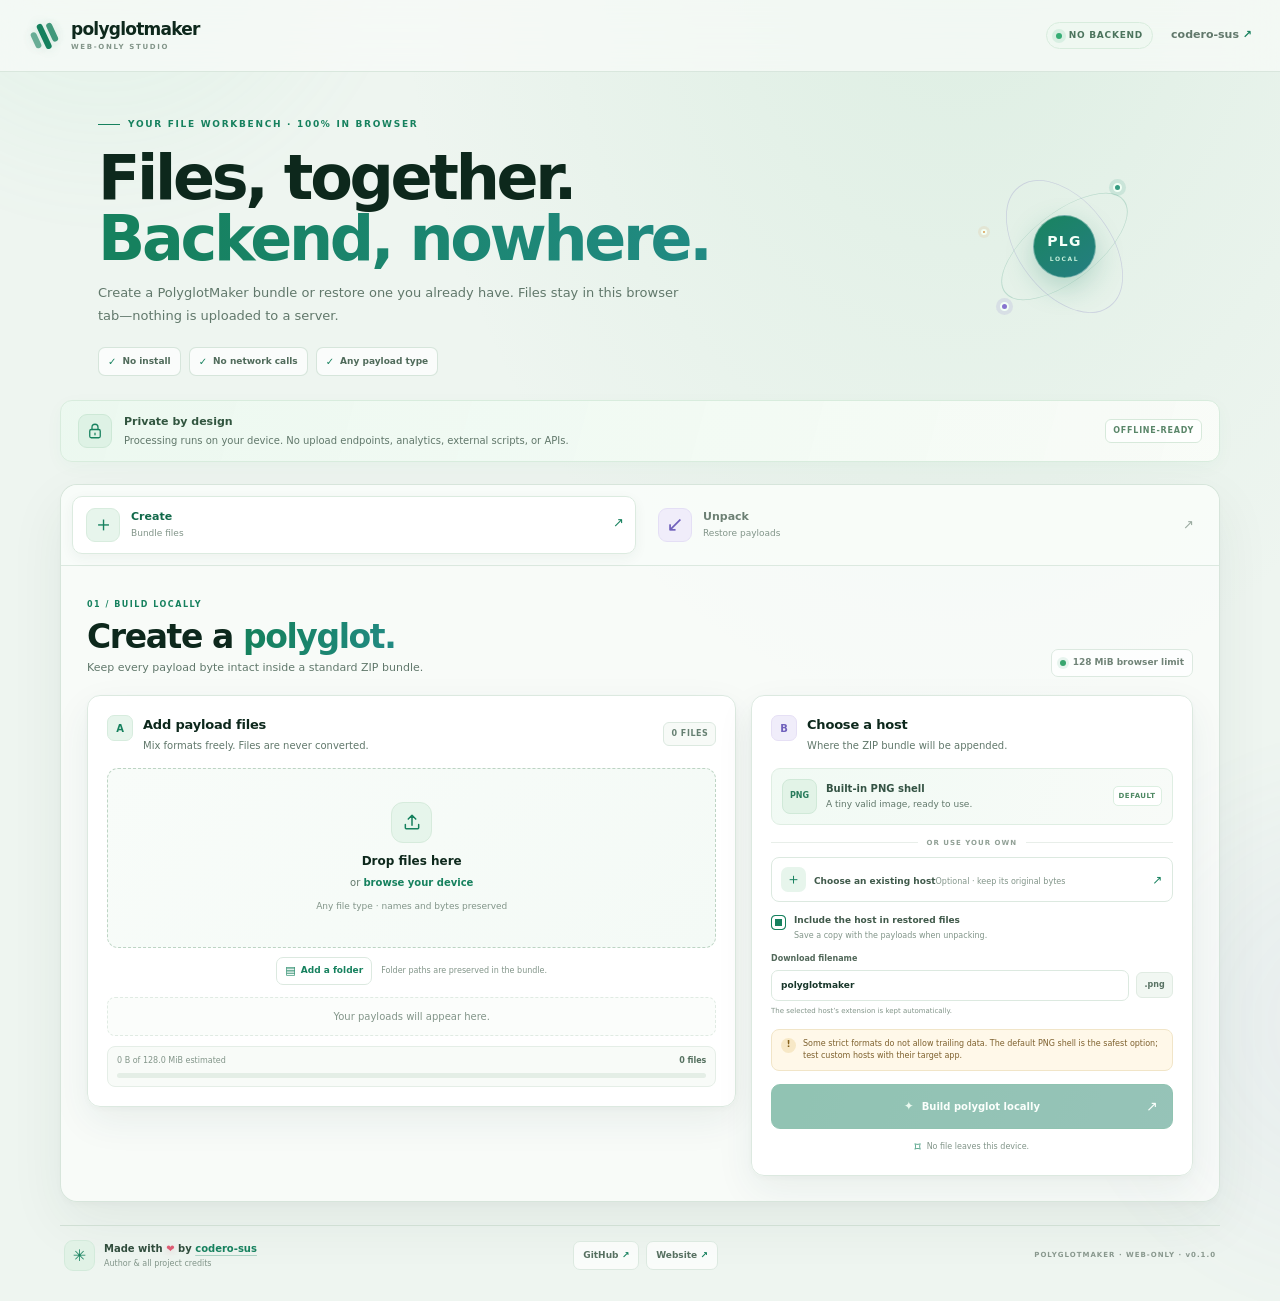
==== commit 9012f47d: "Enhance browser verification workspace Co-authored-by: arena-agent <297053741+arena-agent@users.nore" ====
--- a/web-only/index.html
+++ b/web-only/index.html
@@ -75,11 +75,16 @@
               <small>Folder paths are preserved in the bundle.</small>
             </div>
             <div class="payload-list-toolbar" id="payloadListToolbar" hidden>
-              <input id="payloadSearch" type="search" placeholder="Filter payloads…" aria-label="Filter payload files">
+              <input id="payloadSearch" type="search" placeholder="Filter names or MIME types…" aria-label="Filter payload files by name or type">
+              <select id="payloadSort" class="sort-select" aria-label="Sort payload files"><option value="name-asc">Name A–Z</option><option value="name-desc">Name Z–A</option><option value="size-asc">Smallest</option><option value="size-desc">Largest</option></select>
               <span id="payloadListSummary"></span>
               <button id="clearPayloads" class="clear-list" type="button">Clear all</button>
             </div>
             <div class="file-list" id="payloadList" aria-live="polite"><div class="empty-list">Your payloads will appear here.</div></div>
+            <div class="payload-capacity" aria-live="polite">
+              <div><small id="payloadBudgetText">0 B of 128 MiB estimated</small><strong id="payloadFileTotal">0 files</strong></div>
+              <div class="capacity-track" role="progressbar" aria-label="Estimated container size budget" aria-valuemin="0" aria-valuemax="128" aria-valuenow="0"><span></span></div>
+            </div>
           </section>
 
           <aside class="panel host-panel">
@@ -92,6 +97,7 @@
             </label>
             <div class="host-selected" id="hostSelected" hidden><span class="file-chip-icon" id="hostExt">FILE</span><span class="host-selected-name"><strong id="hostName"></strong><small id="hostSize"></small></span><button id="clearHost" class="remove-host" type="button" aria-label="Remove custom host">×</button></div>
             <label class="include-host"><input id="includeHost" type="checkbox" checked><span class="checkmark"></span><span><strong>Include the host in restored files</strong><small>Save a copy with the payloads when unpacking.</small></span></label>
+            <label class="output-name" for="outputFilename"><span>Download filename</span><span class="output-name-field"><input id="outputFilename" type="text" value="polyglotmaker" maxlength="100" autocomplete="off" spellcheck="false"><small id="outputExtension">.png</small></span><small>The selected host’s extension is kept automatically.</small></label>
             <div class="host-warning"><span aria-hidden="true">!</span><p>Some strict formats do not allow trailing data. The default PNG shell is the safest option; test custom hosts with their target app.</p></div>
             <button id="createButton" class="primary-button" type="button"><span class="button-spark" aria-hidden="true">✦</span> Build polyglot locally <span class="button-arrow" aria-hidden="true">↗</span></button>
             <div class="operation-progress" id="createProgress" hidden>
--- a/web-only/styles.css
+++ b/web-only/styles.css
@@ -133,6 +133,14 @@
 .payload-list-toolbar input, .unpacked-search { min-width: 0; padding: 7px 9px; color: var(--ink); font-size: 9px; background: #fff; border: 1px solid var(--line); border-radius: 7px; }
 .payload-list-toolbar input { flex: 1; }
 .payload-list-toolbar > span { color: var(--muted-soft); font-size: 8px; white-space: nowrap; }
+.sort-select { min-width: 94px; padding: 7px 8px; color: #52685a; font-size: 8px; background: #fff; border: 1px solid var(--line); border-radius: 7px; }
+.sort-select:disabled { opacity: .55; }
+.payload-capacity { display: grid; gap: 6px; margin-top: 10px; padding: 8px 9px; background: #f8fbf8; border: 1px solid #e5eee7; border-radius: 8px; }
+.payload-capacity > div:first-child { display: flex; align-items: center; justify-content: space-between; gap: 8px; }
+.payload-capacity small, .payload-capacity strong { color: var(--muted-soft); font-size: 8px; font-variant-numeric: tabular-nums; }
+.payload-capacity strong { color: #557160; }
+.capacity-track { height: 5px; overflow: hidden; background: #e4eee6; border-radius: 999px; }
+.capacity-track > span { display: block; width: 0; height: 100%; background: linear-gradient(90deg,#16815e,#62bf88); border-radius: inherit; transition: width .2s ease; }
 .clear-list { padding: 6px 7px; color: #8a5460; font-size: 8px; font-weight: 720; background: #fff; border: 1px solid #f0dfe3; border-radius: 6px; white-space: nowrap; }
 .clear-list:hover { color: #aa3e59; background: #fff6f7; }
 .file-list { display: grid; max-height: 360px; gap: 7px; margin-top: 12px; overflow: auto; overscroll-behavior: contain; align-content: start; }
@@ -177,6 +185,11 @@
 .include-host > span:last-child { display: grid; gap: 2px; }
 .include-host strong { color: #415a4b; font-size: 9px; font-weight: 690; }
 .include-host small { color: var(--muted-soft); font-size: 8px; }
+.output-name { display: grid; gap: 5px; margin-top: 11px; color: #52685a; font-size: 8px; font-weight: 750; }
+.output-name-field { display: flex; align-items: center; gap: 7px; }
+.output-name-field input { min-width: 0; flex: 1; padding: 8px 9px; color: var(--ink); font-size: 9px; background: #fff; border: 1px solid var(--line); border-radius: 7px; }
+.output-name-field small { padding: 6px 7px; color: #587263; font-size: 8px; background: #f1f7f2; border: 1px solid #e0ebe2; border-radius: 6px; }
+.output-name > small { color: var(--muted-soft); font-size: 7px; font-weight: 500; }
 .host-warning { display: flex; align-items: flex-start; gap: 7px; margin-top: 12px; padding: 8px 9px; color: #7e612e; background: #fff8e9; border: 1px solid #f1e5c8; border-radius: 8px; }
 .host-warning > span { display: grid; width: 15px; height: 15px; flex: 0 0 15px; place-items: center; color: #86621d; font-size: 9px; font-weight: 850; background: #f7e8c6; border-radius: 50%; }
 .host-warning p { margin: 0; font-size: 8px; line-height: 1.5; }
@@ -192,14 +205,27 @@
 .local-footnote { display: flex; align-items: center; justify-content: center; gap: 6px; margin-top: 9px; color: var(--muted-soft); font-size: 8px; }
 .lock-mini { color: var(--green); font-size: 12px; }
 .result-panel { display: flex; align-items: center; justify-content: space-between; gap: 18px; margin-top: 15px; padding: 15px 17px; background: linear-gradient(105deg,#eff9f2,#fff); border: 1px solid #d4ebdc; border-radius: 11px; box-shadow: 0 7px 21px rgba(22,129,94,.05); animation: result-pop .4s cubic-bezier(.2,.8,.2,1) both; }
+#createResult.result-panel { display: grid; gap: 10px; }
+.result-summary { display: flex; min-width: 0; align-items: center; gap: 10px; }
 .result-copy { display: grid; gap: 4px; min-width: 0; }
 .result-copy strong { color: #28543c; font-size: 11px; }
 .result-copy small { color: var(--muted); font-size: 9px; }
+.bundle-digest { display: grid; grid-template-columns: auto minmax(0,1fr) auto; align-items: center; gap: 8px; padding: 8px 9px; background: rgba(255,255,255,.75); border: 1px solid #e1eee4; border-radius: 8px; }
+.bundle-digest > span { color: #5f7766; font-size: 8px; font-weight: 750; }
+.bundle-digest code { overflow-wrap: anywhere; color: #3b5d48; font-size: 8px; }
+.result-actions { display: flex; flex-wrap: wrap; gap: 8px; }
+.copy-digest, .report-download, .selection-controls button { min-height: 28px; padding: 5px 8px; color: #52685a; font-size: 8px; font-weight: 750; background: #fff; border: 1px solid #dce9df; border-radius: 6px; cursor: pointer; transition: background .16s ease, border-color .16s ease, transform .16s ease; }
+.copy-digest:hover, .report-download:hover, .selection-controls button:hover:not(:disabled) { background: #f2f8f3; border-color: #bcd5c3; transform: translateY(-1px); }
+.copy-digest:disabled, .report-download:disabled, .selection-controls button:disabled { opacity: .5; cursor: not-allowed; transform: none; }
+.compact-copy { min-width: 36px; min-height: 25px; padding: 3px 5px; color: #6a5db0; border-color: #e3def3; }
+.report-download { color: #5f50aa; border-color: #e3def3; }
+.result-actions .download-link { margin-right: auto; }
 .download-link, .download-all { display: inline-flex; min-height: 36px; flex: 0 0 auto; align-items: center; justify-content: center; gap: 8px; padding: 0 11px; color: #f3fff7; font-size: 9px; font-weight: 800; background: var(--green); border: 1px solid transparent; border-radius: 8px; box-shadow: 0 5px 13px rgba(22,129,94,.13); transition: background .18s ease, transform .18s ease, box-shadow .18s ease; cursor: pointer; }
 .download-link:hover, .download-all:hover { background: var(--green-dark); box-shadow: 0 7px 16px rgba(22,129,94,.2); transform: translateY(-1px); }
 .download-all { background: var(--violet); box-shadow: 0 5px 13px rgba(112,97,188,.14); }
 .download-all:hover { background: #5c4da8; box-shadow: 0 7px 16px rgba(112,97,188,.2); }
 .unpacked-result-head { display: flex; align-items: center; justify-content: space-between; gap: 12px; padding: 11px; background: #f1f8f3; border: 1px solid #dceee1; border-radius: 9px; }
+.unpacked-result-actions { display: flex; flex-wrap: wrap; align-items: center; justify-content: flex-end; gap: 7px; }
 .unpack-success { display: flex; min-width: 0; align-items: center; gap: 9px; }
 .success-check { display: grid; width: 25px; height: 25px; flex: 0 0 25px; place-items: center; color: var(--green); font-size: 12px; background: #def1e4; border-radius: 50%; animation: success-pop .4s cubic-bezier(.2,.8,.2,1) both; }
 .unpack-success > span:last-child { display: grid; gap: 2px; }
@@ -211,6 +237,7 @@
 .unpack-file-row > span:nth-child(3) { display: grid; min-width: 0; flex: 1; gap: 2px; }
 .unpack-file-row strong { overflow: hidden; color: #355143; font-size: 9px; text-overflow: ellipsis; white-space: nowrap; }
 .unpack-file-row small { color: var(--muted-soft); font-size: 8px; }
+.file-actions { display: flex; flex: 0 0 auto; align-items: center; gap: 5px; }
 .save-one { flex: 0 0 auto; padding: 6px 8px; color: #5f50aa; font-size: 8px; font-weight: 750; background: #fff; border: 1px solid #e3def3; border-radius: 6px; transition: background .16s ease, transform .16s ease; }
 .save-one:hover { background: var(--violet-soft); transform: translateY(-1px); }
 .result-warning { margin-top: 8px; padding: 8px 10px; color: #795a28; font-size: 8px; background: #fff8e9; border: 1px solid #f0e3c4; border-radius: 7px; }
@@ -238,9 +265,11 @@
 .progress-foot small { color: var(--muted-soft); font-size: 8px; }
 .progress-foot button { padding: 3px 6px; color: #7d6570; font-size: 8px; font-weight: 720; background: #fff; border: 1px solid #eadde1; border-radius: 5px; }
 .progress-foot button:hover { color: #a73751; background: #fff4f6; }
-.unpacked-tools { display: grid; grid-template-columns: auto minmax(0,1fr) auto; align-items: center; gap: 8px; margin-top: 10px; }
+.unpacked-tools { display: grid; grid-template-columns: minmax(0,1fr) auto minmax(130px,1.2fr) auto; align-items: center; gap: 8px; margin-top: 10px; }
+.selection-controls { display: flex; align-items: center; gap: 5px; }
 .select-all-control { display: inline-flex; align-items: center; gap: 6px; color: #536b5c; font-size: 8px; font-weight: 720; white-space: nowrap; }
 .select-all-control input { accent-color: var(--violet); }
+.selection-controls button { min-height: 24px; padding: 3px 6px; }
 .selection-summary { color: var(--muted-soft); font-size: 8px; white-space: nowrap; }
 .unpacked-search { width: 100%; }
 .file-select { position: relative; display: grid; width: 18px; height: 18px; flex: 0 0 18px; place-items: center; cursor: pointer; }
@@ -360,8 +389,15 @@
   .result-panel { align-items: stretch; flex-direction: column; gap: 10px; padding: 12px; }
   .download-link, .download-all { width: 100%; }
   .unpacked-result-head { align-items: stretch; flex-direction: column; }
-  .unpacked-tools { grid-template-columns: auto 1fr; }
-  .unpacked-search { grid-column: 1 / -1; }
+  .unpacked-result-actions { align-items: stretch; flex-direction: column; }
+  .unpacked-result-actions > button { width: 100%; }
+  .unpacked-tools { grid-template-columns: minmax(0,1fr) auto; }
+  .selection-controls { grid-column: 1 / -1; }
+  .unpacked-search { grid-column: 1; grid-row: 2; }
+  .unpacked-tools .sort-select { grid-column: 2; grid-row: 2; }
+  .bundle-digest { grid-template-columns: minmax(0,1fr) auto; }
+  .bundle-digest > span { grid-column: 1 / -1; }
+  .result-actions > * { flex: 1 1 100%; }
   .payload-list-toolbar { flex-wrap: wrap; }
   .payload-list-toolbar input { min-width: 110px; }
   .folder-import { flex-wrap: wrap; }
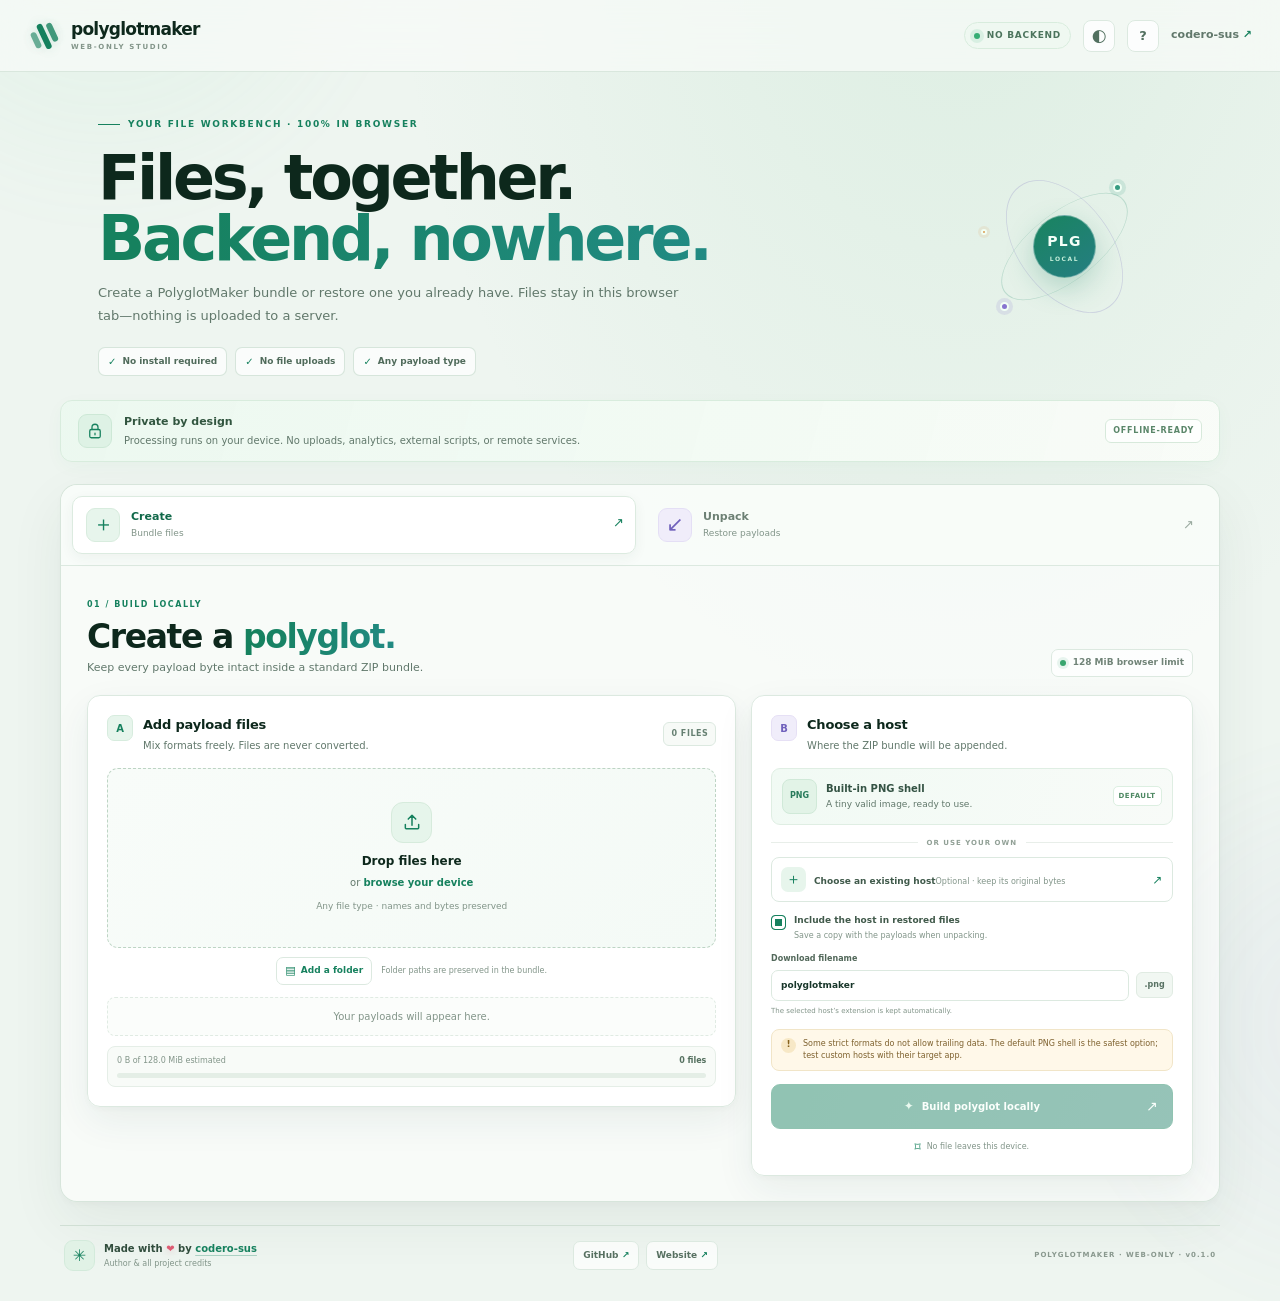
==== commit 44754a50: "Add offline installable browser studio enhancements" ====
--- a/web-only/index.html
+++ b/web-only/index.html
@@ -3,10 +3,17 @@
 <head>
   <meta charset="utf-8">
   <meta name="viewport" content="width=device-width, initial-scale=1">
-  <meta name="color-scheme" content="light">
+  <meta name="color-scheme" content="light dark">
   <meta name="author" content="codero-sus">
-  <meta name="description" content="Create and unpack PolyglotMaker bundles entirely in your browser. No backend, install, or network requests.">
+  <meta name="description" content="Create and unpack PolyglotMaker bundles entirely in your browser. No backend, uploads, or remote services.">
   <meta name="theme-color" content="#eef5f0">
+  <meta name="mobile-web-app-capable" content="yes">
+  <meta name="apple-mobile-web-app-capable" content="yes">
+  <meta name="apple-mobile-web-app-title" content="PolyglotMaker">
+  <meta name="apple-mobile-web-app-status-bar-style" content="default">
+  <link rel="manifest" href="./manifest.webmanifest">
+  <link rel="icon" href="./icon.svg" type="image/svg+xml">
+  <link rel="apple-touch-icon" sizes="192x192" href="./icon-192.png">
   <meta property="og:type" content="website">
   <meta property="og:site_name" content="PolyglotMaker Web-only">
   <meta property="og:url" content="https://the-codero.web.app/">
@@ -25,6 +32,9 @@
     </a>
     <div class="topbar-actions">
       <span class="local-badge"><i></i> NO BACKEND</span>
+      <button id="themeToggle" class="topbar-tool" type="button" aria-label="Switch to dark theme" title="Switch to dark theme" aria-pressed="false"><span aria-hidden="true">◐</span></button>
+      <button id="shortcutHelp" class="topbar-tool shortcut-help" type="button" aria-label="Show keyboard shortcuts" title="Keyboard shortcuts (?)"><span aria-hidden="true">?</span></button>
+      <button id="installApp" class="install-app" type="button" hidden>Install app</button>
       <a class="top-link" href="https://github.com/codero-sus" target="_blank" rel="noopener noreferrer">codero-sus <span aria-hidden="true">↗</span></a>
     </div>
   </header>
@@ -35,7 +45,7 @@
         <div class="eyebrow"><span class="eyebrow-line"></span> YOUR FILE WORKBENCH · 100% IN BROWSER</div>
         <h1>Files, together.<br><em>Backend, nowhere.</em></h1>
         <p>Create a PolyglotMaker bundle or restore one you already have. Files stay in this browser tab—nothing is uploaded to a server.</p>
-        <div class="hero-pills"><span><i>✓</i> No install</span><span><i>✓</i> No network calls</span><span><i>✓</i> Any payload type</span></div>
+        <div class="hero-pills"><span><i>✓</i> No install required</span><span><i>✓</i> No file uploads</span><span><i>✓</i> Any payload type</span></div>
       </div>
       <div class="hero-art" aria-hidden="true">
         <div class="art-orbit art-orbit-a"></div><div class="art-orbit art-orbit-b"></div>
@@ -46,7 +56,7 @@
 
     <div class="privacy-banner">
       <span class="privacy-icon" aria-hidden="true"><svg viewBox="0 0 24 24"><rect x="5" y="10" width="14" height="11" rx="2"/><path d="M8 10V7a4 4 0 0 1 8 0v3m-4 5v2"/></svg></span>
-      <span class="privacy-copy"><strong>Private by design</strong><small>Processing runs on your device. No upload endpoints, analytics, external scripts, or APIs.</small></span>
+      <span class="privacy-copy"><strong>Private by design</strong><small>Processing runs on your device. No uploads, analytics, external scripts, or remote services.</small></span>
       <span class="privacy-chip">OFFLINE-READY</span>
     </div>
 
@@ -144,6 +154,13 @@
       </section>
     </section>
 
+    <dialog id="shortcutDialog" class="shortcut-dialog" aria-labelledby="shortcutDialogTitle">
+      <div class="shortcut-dialog-head"><span><small>LOCAL WORKBENCH</small><h2 id="shortcutDialogTitle">Keyboard shortcuts</h2></span><button id="closeShortcutDialog" type="button" aria-label="Close shortcuts">×</button></div>
+      <div class="shortcut-list"><div><kbd>Alt</kbd> + <kbd>1</kbd><span>Switch to Create</span></div><div><kbd>Alt</kbd> + <kbd>2</kbd><span>Switch to Unpack</span></div><div><kbd>/</kbd><span>Focus the current file filter</span></div><div><kbd>?</kbd><span>Open this shortcut guide</span></div><div><kbd>Esc</kbd><span>Close this guide or clear the active filter</span></div></div>
+      <p>Shortcuts pause while you type in a field. Only preferences are remembered locally; selected files and their contents are never saved.</p>
+      <button id="closeShortcutDialogFooter" class="dialog-close" type="button">Got it</button>
+    </dialog>
+
     <footer class="site-footer" id="credits">
       <div class="footer-message"><span class="footer-mark" aria-hidden="true">✳</span><span><strong>Made with <span class="footer-heart" aria-hidden="true">❤️</span> by <a href="https://github.com/codero-sus" target="_blank" rel="noopener noreferrer">codero-sus</a></strong><small>Author & all project credits</small></span></div>
       <div class="footer-links"><a href="https://github.com/codero-sus" target="_blank" rel="noopener noreferrer">GitHub <span aria-hidden="true">↗</span></a><a href="https://the-codero.web.app/" target="_blank" rel="noopener noreferrer">Website <span aria-hidden="true">↗</span></a></div>
--- a/web-only/styles.css
+++ b/web-only/styles.css
@@ -42,7 +42,12 @@
 .brand-mark i:nth-child(3) { height: 20px; opacity: .8; }
 .brand-name { display: grid; color: var(--ink-strong); font-size: 17px; font-weight: 780; letter-spacing: -.75px; line-height: 1; }
 .brand-name small { margin-top: 6px; color: var(--muted-soft); font-size: 7px; font-weight: 800; letter-spacing: 1.65px; }
-.topbar-actions { display: flex; align-items: center; gap: 18px; }
+.topbar-actions { display: flex; align-items: center; gap: 12px; }
+.topbar-tool { display: grid; width: 32px; height: 32px; place-items: center; padding: 0; color: #527060; font-size: 17px; background: rgba(255,255,255,.75); border: 1px solid var(--line); border-radius: 8px; transition: color .16s ease, background .16s ease, transform .16s ease; }
+.topbar-tool:hover { color: var(--green); background: #fff; transform: translateY(-1px); }
+.shortcut-help { font-size: 13px; font-weight: 850; }
+.install-app { min-height: 32px; padding: 0 10px; color: #f6fff9; font-size: 9px; font-weight: 780; background: var(--green); border: 1px solid var(--green); border-radius: 8px; transition: filter .16s ease, transform .16s ease; }
+.install-app:hover { filter: brightness(1.08); transform: translateY(-1px); }
 .local-badge { display: inline-flex; align-items: center; gap: 7px; padding: 6px 9px; color: #4c745d; font-size: 9px; font-weight: 800; letter-spacing: .75px; background: #eff8f1; border: 1px solid #d8ecdd; border-radius: 999px; }
 .local-badge i { width: 6px; height: 6px; border-radius: 50%; background: #36ad74; box-shadow: 0 0 0 4px rgba(54,173,116,.12); animation: status-pulse 2.2s ease-in-out infinite; }
 .top-link { color: var(--muted); font-size: 11px; font-weight: 650; transition: color .18s ease; }
@@ -341,7 +346,9 @@
 @media (max-width: 560px) {
   .topbar { min-height: 62px; padding: 0 16px; }
   .brand-name { font-size: 15px; }
-  .topbar-actions { gap: 9px; }
+  .topbar-actions { gap: 6px; }
+  .topbar-tool { width: 29px; height: 29px; }
+  .install-app { min-height: 29px; padding: 0 7px; font-size: 8px; }
   .local-badge { padding: 5px 7px; font-size: 7px; }
   .top-link { font-size: 9px; }
   .page-shell { width: calc(100% - 24px); padding-top: 20px; }
@@ -407,6 +414,7 @@
 }
 @media (max-width: 365px) {
   .hero-art { display: none; }
+  .local-badge { display: none; }
   .top-link { font-size: 0; }
   .top-link span { font-size: 14px; }
   .hero h1 { font-size: 31px; }
@@ -415,3 +423,94 @@
 @media (prefers-reduced-motion: reduce) {
   *, *::before, *::after { scroll-behavior: auto !important; animation-duration: .01ms !important; animation-delay: 0s !important; animation-iteration-count: 1 !important; transition-duration: .01ms !important; }
 }
+
+.shortcut-dialog { width: min(440px, calc(100vw - 28px)); padding: 20px; color: var(--ink); background: var(--surface-solid); border: 1px solid var(--line); border-radius: 16px; box-shadow: 0 24px 80px rgba(14,40,25,.28); }
+.shortcut-dialog::backdrop { background: rgba(12,27,19,.48); backdrop-filter: blur(4px); }
+.shortcut-dialog-head { display: flex; align-items: flex-start; justify-content: space-between; gap: 14px; }
+.shortcut-dialog-head small { color: var(--green); font-size: 8px; font-weight: 850; letter-spacing: 1.2px; }
+.shortcut-dialog-head h2 { margin: 3px 0 0; color: var(--ink-strong); font-size: 21px; letter-spacing: -.5px; }
+.shortcut-dialog-head button { display: grid; width: 30px; height: 30px; place-items: center; color: var(--muted); font-size: 18px; background: transparent; border: 1px solid var(--line); border-radius: 8px; }
+.shortcut-list { display: grid; gap: 7px; margin: 18px 0 14px; }
+.shortcut-list > div { display: flex; min-height: 36px; align-items: center; gap: 5px; padding: 6px 8px; background: color-mix(in srgb, var(--canvas) 62%, transparent); border: 1px solid var(--line); border-radius: 8px; }
+.shortcut-list kbd { min-width: 25px; padding: 3px 5px; color: var(--ink); font-size: 8px; text-align: center; background: var(--surface-solid); border: 1px solid var(--line-strong); border-radius: 5px; box-shadow: 0 1px 0 var(--line-strong); }
+.shortcut-list span { margin-left: auto; color: var(--muted); font-size: 9px; }
+.shortcut-dialog p { color: var(--muted); font-size: 9px; line-height: 1.6; }
+.dialog-close { width: 100%; min-height: 36px; margin-top: 8px; color: white; font-size: 9px; font-weight: 800; background: var(--green); border: 0; border-radius: 8px; }
+
+:root[data-theme="dark"] {
+  color-scheme: dark;
+  --ink: #dcebe1;
+  --ink-strong: #eff8f2;
+  --muted: #a4b9aa;
+  --muted-soft: #879e8f;
+  --canvas: #101a15;
+  --surface: rgba(28,42,33,.95);
+  --surface-solid: #1a2a20;
+  --line: #33483a;
+  --line-strong: #496251;
+  --green: #57c28e;
+  --green-dark: #31986b;
+  --green-soft: #243c2e;
+  --mint: #a8ebca;
+  --violet: #a79be8;
+  --violet-soft: #302b48;
+  --gold: #d9ae62;
+  --pink: #ef8199;
+  --shadow: 0 14px 38px rgba(0,0,0,.25), 0 2px 8px rgba(0,0,0,.14);
+}
+:root[data-theme="dark"] body { background: radial-gradient(ellipse at 75% -10%, rgba(58,121,82,.18), transparent 42%), var(--canvas); }
+:root[data-theme="dark"] .topbar { background: rgba(16,26,21,.84); border-color: #2d4133; }
+:root[data-theme="dark"] .topbar-tool { color: #c2d7c8; background: #1b2a20; border-color: #354a3b; }
+:root[data-theme="dark"] .topbar-tool:hover { color: #8be0b0; background: #24392b; }
+:root[data-theme="dark"] .workbench { background: rgba(25,39,30,.9); border-color: #314738; }
+:root[data-theme="dark"] .mode-tabs { background: rgba(21,34,25,.9); border-color: #314738; }
+:root[data-theme="dark"] .mode-tab { color: #a2b7a8; }
+:root[data-theme="dark"] .mode-tab.active { color: #eaf5ed; background: #263a2c; border-color: #395643; box-shadow: 0 4px 12px rgba(0,0,0,.16); }
+:root[data-theme="dark"] .mode-tab small, :root[data-theme="dark"] .section-heading p { color: var(--muted); }
+:root[data-theme="dark"] .privacy-banner { background: linear-gradient(105deg,#1d3426,#1a2a20); border-color: #34523d; }
+:root[data-theme="dark"] .privacy-icon { background: #294834; border-color: #3a6046; }
+:root[data-theme="dark"] .privacy-copy strong { color: #d9efe0; }
+:root[data-theme="dark"] .privacy-chip, :root[data-theme="dark"] .local-badge { color: #a7d7b6; background: #20382a; border-color: #36553e; }
+:root[data-theme="dark"] .hero-pills span, :root[data-theme="dark"] .size-limit { color: #bed0c3; background: rgba(30,47,36,.8); border-color: #3b5141; }
+:root[data-theme="dark"] .panel { background: #1b2b21; border-color: #344a3a; box-shadow: var(--shadow); }
+:root[data-theme="dark"] .panel-title-row h3, :root[data-theme="dark"] .capability-panel h3 { color: #e5f1e8; }
+:root[data-theme="dark"] .drop-zone { background: linear-gradient(140deg,#1e3326,#1b2b21); border-color: #496b52; }
+:root[data-theme="dark"] .drop-zone:hover, :root[data-theme="dark"] .drop-zone.dragover { background: linear-gradient(140deg,#213b2a,#1c3225); border-color: #6dc991; }
+:root[data-theme="dark"] .drop-zone > strong, :root[data-theme="dark"] .file-meta strong, :root[data-theme="dark"] .host-default strong, :root[data-theme="dark"] .host-picker strong, :root[data-theme="dark"] .include-host strong { color: #e0eee4; }
+:root[data-theme="dark"] .drop-zone > span:not(.upload-icon), :root[data-theme="dark"] .drop-zone > small { color: #a1b6a7; }
+:root[data-theme="dark"] .folder-picker, :root[data-theme="dark"] .host-picker, :root[data-theme="dark"] .output-name-field input, :root[data-theme="dark"] .payload-list-toolbar input, :root[data-theme="dark"] .unpacked-search, :root[data-theme="dark"] .sort-select { color: #e0eee4; background: #17251c; border-color: #3c5343; }
+:root[data-theme="dark"] .folder-import small, :root[data-theme="dark"] .output-name > small { color: #96ad9d; }
+:root[data-theme="dark"] .payload-capacity, :root[data-theme="dark"] .file-row, :root[data-theme="dark"] .unpack-file-row { background: #1a2a20; border-color: #33493a; }
+:root[data-theme="dark"] .capacity-track, :root[data-theme="dark"] .progress-track { background: #2a3d30; }
+:root[data-theme="dark"] .render-limit { color: #a5b9aa; background: #22352a; }
+:root[data-theme="dark"] .empty-list { color: #9eb3a4; background: #17251c; border-color: #3c5343; }
+:root[data-theme="dark"] .count-badge, :root[data-theme="dark"] .host-selected, :root[data-theme="dark"] .container-selected { color: #bdd1c2; background: #1d2e23; border-color: #3a4f3e; }
+:root[data-theme="dark"] .host-default { background: linear-gradient(110deg,#20372a,#1b2b21); border-color: #385540; }
+:root[data-theme="dark"] .recommended { color: #abd9b8; background: #1b2b21; border-color: #3e5945; }
+:root[data-theme="dark"] .host-divider, :root[data-theme="dark"] .host-divider::before, :root[data-theme="dark"] .host-divider::after { color: #93a99a; background-color: #33483a; }
+:root[data-theme="dark"] .host-warning { color: #e0c68c; background: #352e1f; border-color: #59492a; }
+:root[data-theme="dark"] .host-warning > span { color: #ebd197; background: #4a3c23; }
+:root[data-theme="dark"] .result-panel { background: linear-gradient(105deg,#1e3426,#1a2a20); border-color: #35533e; }
+:root[data-theme="dark"] .result-copy strong, :root[data-theme="dark"] .bundle-digest > span { color: #c6e5cf; }
+:root[data-theme="dark"] .bundle-digest { background: #17251c; border-color: #334b39; }
+:root[data-theme="dark"] .bundle-digest code { color: #a9d7b5; }
+:root[data-theme="dark"] .unpacked-result-head { background: #203529; border-color: #3a5742; }
+:root[data-theme="dark"] .unpack-success strong, :root[data-theme="dark"] .unpack-file-row strong { color: #d8e9dd; }
+:root[data-theme="dark"] .copy-digest, :root[data-theme="dark"] .report-download, :root[data-theme="dark"] .selection-controls button, :root[data-theme="dark"] .save-one { color: #d7cfff; background: #282540; border-color: #4b456d; }
+:root[data-theme="dark"] .offline-note { color: #c4bce0; background: #29253c; border-color: #45405f; }
+:root[data-theme="dark"] .operation-progress { color: #dcebe1; background: #1a2c21; border-color: #385640; }
+:root[data-theme="dark"] .violet-progress { background: #242137; border-color: #443d62; }
+:root[data-theme="dark"] .progress-caption { color: #c8d8cd; }
+:root[data-theme="dark"] .progress-foot small { color: #9caf9f; }
+:root[data-theme="dark"] .progress-foot button, :root[data-theme="dark"] .shortcut-dialog-head button { color: #d1ded5; background: #23352a; border-color: #415b48; }
+:root[data-theme="dark"] .capability-panel p, :root[data-theme="dark"] .capability-list small { color: #a2b6a7; }
+:root[data-theme="dark"] .capability-list > div { border-color: #354b3b; }
+:root[data-theme="dark"] .capability-list > div > span { background: #2a3d30; }
+:root[data-theme="dark"] .site-footer { color: #aabcae; border-color: #304538; }
+:root[data-theme="dark"] .footer-message strong { color: #d9e9dd; }
+:root[data-theme="dark"] .footer-links a { color: #c6d9cb; background: #1b2b21; border-color: #344a3a; }
+:root[data-theme="dark"] .shortcut-dialog { color: var(--ink); background: #1a2a20; border-color: #3a5140; }
+:root[data-theme="dark"] .shortcut-list > div { background: #22352a; border-color: #3a5140; }
+:root[data-theme="dark"] .shortcut-list kbd { color: #e0eee4; background: #17251c; border-color: #465f4d; }
+:root[data-theme="dark"] .shortcut-dialog-head h2 { color: #e8f3eb; }
+:root[data-theme="dark"] .download-link, :root[data-theme="dark"] .download-all, :root[data-theme="dark"] .dialog-close { color: #f4fff7; }
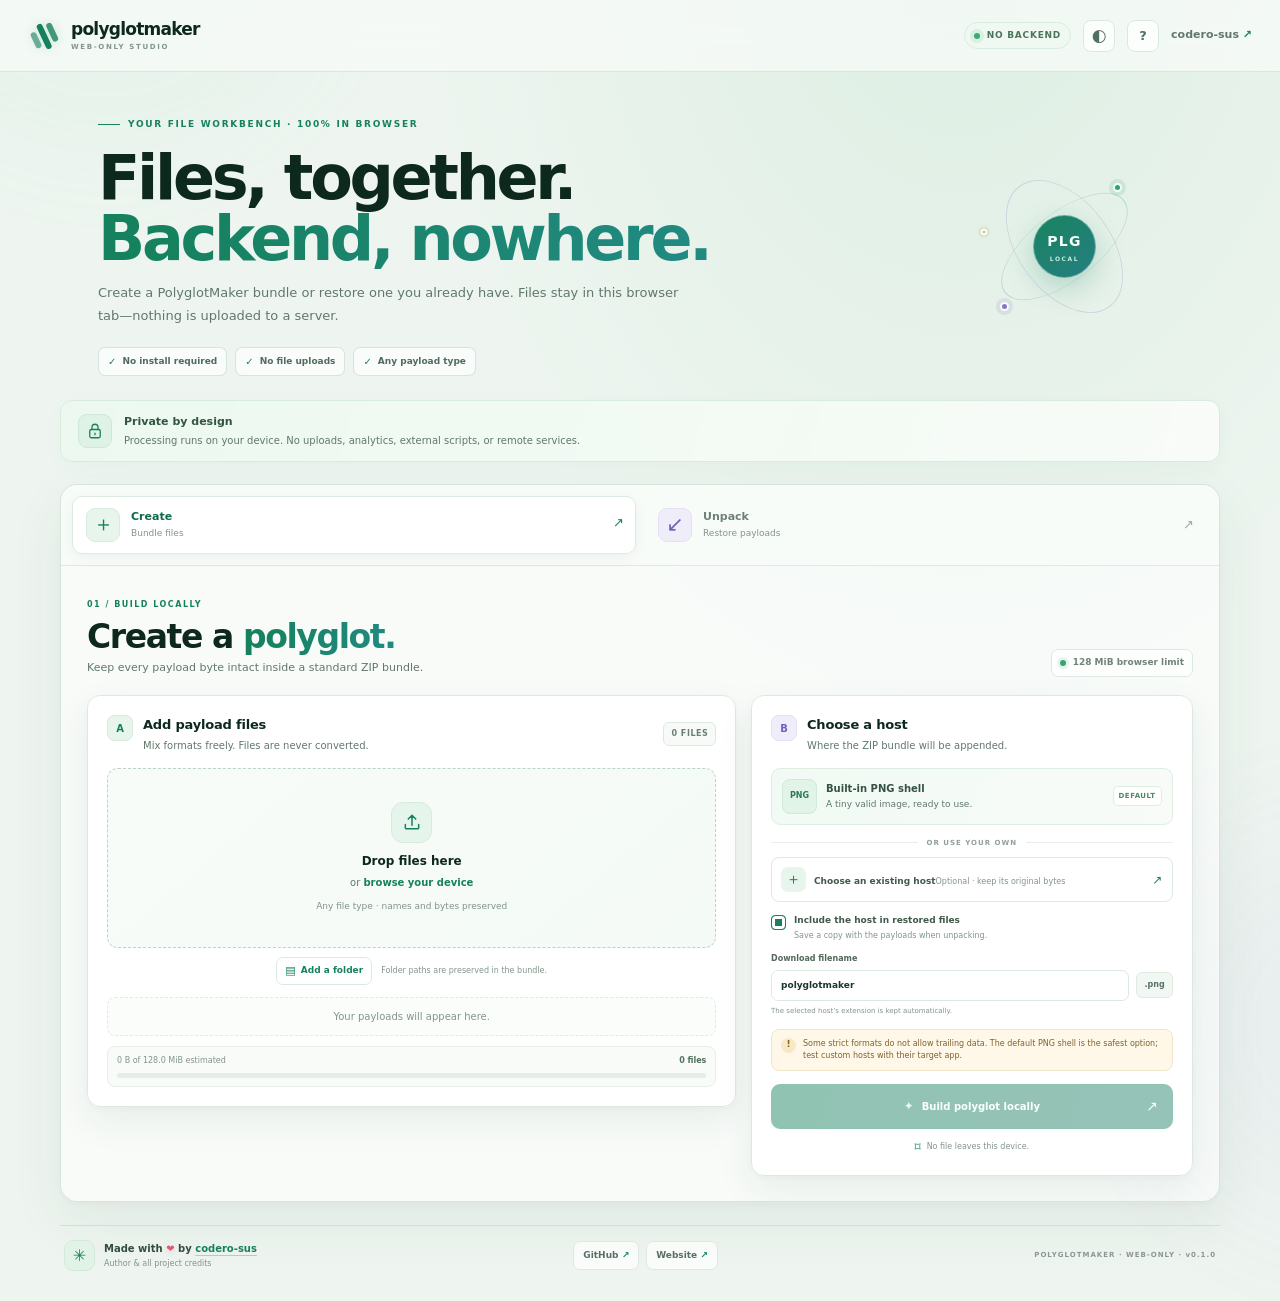
==== commit e8352aa4: "Remove offline-ready banner tag Rewrite-id: 8e5b823d91d08fde" ====
--- a/web-only/index.html
+++ b/web-only/index.html
@@ -23,6 +23,7 @@
   <script src="./app.js" defer></script>
 </head>
 <body>
+  <a class="skip-link" href="#mainTools">Skip to tools</a>
   <div class="ambient ambient-one" aria-hidden="true"></div>
   <div class="ambient ambient-two" aria-hidden="true"></div>
   <header class="topbar">
@@ -39,7 +40,7 @@
     </div>
   </header>
 
-  <main class="page-shell">
+  <main class="page-shell" id="mainTools" tabindex="-1">
     <section class="hero">
       <div class="hero-copy">
         <div class="eyebrow"><span class="eyebrow-line"></span> YOUR FILE WORKBENCH · 100% IN BROWSER</div>
@@ -57,7 +58,6 @@
     <div class="privacy-banner">
       <span class="privacy-icon" aria-hidden="true"><svg viewBox="0 0 24 24"><rect x="5" y="10" width="14" height="11" rx="2"/><path d="M8 10V7a4 4 0 0 1 8 0v3m-4 5v2"/></svg></span>
       <span class="privacy-copy"><strong>Private by design</strong><small>Processing runs on your device. No uploads, analytics, external scripts, or remote services.</small></span>
-      <span class="privacy-chip">OFFLINE-READY</span>
     </div>
 
     <section class="workbench" aria-label="PolyglotMaker tools">
--- a/web-only/styles.css
+++ b/web-only/styles.css
@@ -30,6 +30,8 @@
 a { color: inherit; text-decoration: none; }
 button:focus-visible, a:focus-visible, input:focus-visible, label:focus-within { outline: 3px solid rgba(22,129,94,.23); outline-offset: 3px; }
 [hidden] { display: none !important; }
+.skip-link { position: fixed; z-index: 20; top: 10px; left: 10px; padding: 9px 12px; color: #fff; font-size: 11px; font-weight: 760; background: var(--green-dark); border-radius: 7px; transform: translateY(-160%); transition: transform .16s ease; }
+.skip-link:focus { transform: translateY(0); }
 .ambient { position: fixed; z-index: 0; width: min(52vw, 620px); aspect-ratio: 1; pointer-events: none; border-radius: 50%; filter: blur(38px); opacity: .48; }
 .ambient-one { top: -30vw; left: -16vw; background: radial-gradient(circle, rgba(127,218,167,.25), transparent 68%); animation: cloud-drift 26s ease-in-out infinite alternate; }
 .ambient-two { right: -30vw; bottom: -34vw; background: radial-gradient(circle, rgba(161,146,226,.18), transparent 68%); animation: cloud-drift 32s ease-in-out -10s infinite alternate-reverse; }
@@ -81,7 +83,6 @@
 .privacy-copy { display: grid; gap: 2px; min-width: 0; }
 .privacy-copy strong { color: #31553f; font-size: 11px; font-weight: 760; }
 .privacy-copy small { color: var(--muted); font-size: 10px; }
-.privacy-chip { margin-left: auto; padding: 5px 7px; color: #5a8669; font-size: 8px; font-weight: 850; letter-spacing: .75px; white-space: nowrap; background: rgba(255,255,255,.78); border: 1px solid #d7e9db; border-radius: 6px; }
 .workbench { overflow: hidden; background: rgba(255,255,255,.56); border: 1px solid rgba(211,227,216,.9); border-radius: 17px; box-shadow: 0 20px 56px rgba(35,66,47,.065), 0 3px 9px rgba(35,66,47,.03); animation: rise-in .68s .13s cubic-bezier(.2,.8,.2,1) both; }
 .mode-tabs { display: grid; grid-template-columns: repeat(2, minmax(0,1fr)); gap: 8px; padding: 11px; background: rgba(249,252,249,.75); border-bottom: 1px solid var(--line); }
 .mode-tab { position: relative; display: flex; min-height: 58px; align-items: center; gap: 11px; padding: 9px 13px; color: #6d8074; text-align: left; background: transparent; border: 1px solid transparent; border-radius: 10px; transition: color .2s ease, background .2s ease, border-color .2s ease, box-shadow .2s ease, transform .2s ease; }
@@ -219,6 +220,25 @@
 .bundle-digest > span { color: #5f7766; font-size: 8px; font-weight: 750; }
 .bundle-digest code { overflow-wrap: anywhere; color: #3b5d48; font-size: 8px; }
 .result-actions { display: flex; flex-wrap: wrap; gap: 8px; }
+.output-inspector { padding: 9px 10px; background: rgba(255,255,255,.62); border: 1px solid #dcebe0; border-radius: 9px; }
+.output-inspector summary { display: flex; flex-wrap: wrap; align-items: center; gap: 7px; color: #345b40; font-size: 9px; font-weight: 800; cursor: pointer; }
+.output-inspector summary small { margin-left: auto; color: #75877a; font-size: 8px; font-weight: 600; }
+.output-inspector-content { display: grid; gap: 9px; padding-top: 10px; }
+.output-inspector-toolbar { display: flex; flex-wrap: wrap; align-items: end; gap: 8px; }
+.output-control { display: grid; min-width: 112px; gap: 4px; color: #66796b; font-size: 8px; font-weight: 750; }
+.output-control select { min-height: 29px; padding: 4px 7px; color: #334c3a; font: inherit; font-size: 9px; background: #fff; border: 1px solid #d8e6dc; border-radius: 6px; }
+.output-inspector-paging { display: flex; min-width: 0; flex: 1 1 240px; align-items: center; justify-content: flex-end; gap: 6px; }
+.output-inspector-paging button { min-height: 29px; padding: 4px 7px; color: #4d6454; font-size: 8px; font-weight: 750; background: #fff; border: 1px solid #d8e6dc; border-radius: 6px; cursor: pointer; }
+.output-inspector-paging button:hover:not(:disabled) { border-color: #a9c9b2; background: #f4faf5; }
+.output-inspector-paging button:disabled { opacity: .45; cursor: not-allowed; }
+.output-inspector-paging span { color: #6c7e71; font-size: 8px; text-align: center; }
+.output-representation-meta { display: grid; gap: 3px; color: #607466; font-size: 8px; line-height: 1.45; }
+.output-representation-meta span:first-child { color: #405d49; font-weight: 750; }
+.output-preview { max-height: 36vh; min-height: 56px; margin: 0; padding: 9px; overflow: auto; color: #254533; background: #f5faf6; border: 1px solid #dbe9df; border-radius: 7px; font: 8px/1.55 ui-monospace, SFMono-Regular, Menlo, Consolas, monospace; white-space: pre-wrap; overflow-wrap: anywhere; word-break: break-all; }
+.output-preview:focus-visible { outline: 3px solid rgba(22,129,94,.23); outline-offset: 3px; }
+.output-inspector-actions { display: flex; flex-wrap: wrap; align-items: center; gap: 7px; }
+.output-inspector-actions > span { flex: 1 1 250px; color: #748579; font-size: 8px; line-height: 1.45; }
+.output-inspector-actions .report-download { min-height: 30px; }
 .copy-digest, .report-download, .selection-controls button { min-height: 28px; padding: 5px 8px; color: #52685a; font-size: 8px; font-weight: 750; background: #fff; border: 1px solid #dce9df; border-radius: 6px; cursor: pointer; transition: background .16s ease, border-color .16s ease, transform .16s ease; }
 .copy-digest:hover, .report-download:hover, .selection-controls button:hover:not(:disabled) { background: #f2f8f3; border-color: #bcd5c3; transform: translateY(-1px); }
 .copy-digest:disabled, .report-download:disabled, .selection-controls button:disabled { opacity: .5; cursor: not-allowed; transform: none; }
@@ -231,6 +251,10 @@
 .download-all:hover { background: #5c4da8; box-shadow: 0 7px 16px rgba(112,97,188,.2); }
 .unpacked-result-head { display: flex; align-items: center; justify-content: space-between; gap: 12px; padding: 11px; background: #f1f8f3; border: 1px solid #dceee1; border-radius: 9px; }
 .unpacked-result-actions { display: flex; flex-wrap: wrap; align-items: center; justify-content: flex-end; gap: 7px; }
+.unpacked-output-name { display: grid; min-width: 130px; gap: 3px; color: var(--muted); font-size: 8px; font-weight: 720; }
+.unpacked-output-field { display: flex; min-height: 32px; align-items: center; overflow: hidden; color: var(--muted-soft); background: #fff; border: 1px solid var(--line); border-radius: 7px; }
+.unpacked-output-field input { width: 130px; min-width: 0; padding: 5px 7px; color: var(--ink); font-size: 9px; background: transparent; border: 0; outline: 0; }
+.unpacked-output-field small { padding: 0 7px; color: var(--muted-soft); font-size: 8px; }
 .unpack-success { display: flex; min-width: 0; align-items: center; gap: 9px; }
 .success-check { display: grid; width: 25px; height: 25px; flex: 0 0 25px; place-items: center; color: var(--green); font-size: 12px; background: #def1e4; border-radius: 50%; animation: success-pop .4s cubic-bezier(.2,.8,.2,1) both; }
 .unpack-success > span:last-child { display: grid; gap: 2px; }
@@ -246,6 +270,11 @@
 .save-one { flex: 0 0 auto; padding: 6px 8px; color: #5f50aa; font-size: 8px; font-weight: 750; background: #fff; border: 1px solid #e3def3; border-radius: 6px; transition: background .16s ease, transform .16s ease; }
 .save-one:hover { background: var(--violet-soft); transform: translateY(-1px); }
 .result-warning { margin-top: 8px; padding: 8px 10px; color: #795a28; font-size: 8px; background: #fff8e9; border: 1px solid #f0e3c4; border-radius: 7px; }
+.filename-warning p { margin: 2px 0 5px; }
+.filename-warning ul { display: grid; gap: 2px; margin: 0; padding-left: 16px; list-style: none; }
+.filename-warning li { display: flex; min-width: 0; align-items: center; gap: 6px; overflow-wrap: anywhere; }
+.filename-warning code { font-size: 8px; font-weight: 650; }
+.filename-warning > small { display: block; margin-top: 3px; }
 .result-empty { margin-top: 8px; padding: 12px; color: #75551d; font-size: 9px; background: #fff8e9; border: 1px solid #f0e3c4; border-radius: 8px; }
 .unpack-grid { display: grid; grid-template-columns: minmax(0,1.2fr) minmax(270px,.8fr); align-items: start; gap: 15px; }
 .compact-drop { min-height: 160px; }
@@ -271,7 +300,7 @@
 .progress-foot button { padding: 3px 6px; color: #7d6570; font-size: 8px; font-weight: 720; background: #fff; border: 1px solid #eadde1; border-radius: 5px; }
 .progress-foot button:hover { color: #a73751; background: #fff4f6; }
 .unpacked-tools { display: grid; grid-template-columns: minmax(0,1fr) auto minmax(130px,1.2fr) auto; align-items: center; gap: 8px; margin-top: 10px; }
-.selection-controls { display: flex; align-items: center; gap: 5px; }
+.selection-controls { display: flex; flex-wrap: wrap; align-items: center; gap: 5px; }
 .select-all-control { display: inline-flex; align-items: center; gap: 6px; color: #536b5c; font-size: 8px; font-weight: 720; white-space: nowrap; }
 .select-all-control input { accent-color: var(--violet); }
 .selection-controls button { min-height: 24px; padding: 3px 6px; }
@@ -372,7 +401,6 @@
   .privacy-icon { width: 30px; height: 30px; flex-basis: 30px; }
   .privacy-copy strong { font-size: 9px; }
   .privacy-copy small { font-size: 8px; line-height: 1.45; }
-  .privacy-chip { display: none; }
   .workbench { border-radius: 13px; }
   .mode-tabs { gap: 5px; padding: 7px; }
   .mode-tab { min-height: 50px; gap: 7px; padding: 6px 8px; }
@@ -394,12 +422,20 @@
   .host-default { padding: 8px; }
   .host-warning p { font-size: 7px; }
   .result-panel { align-items: stretch; flex-direction: column; gap: 10px; padding: 12px; }
+  .output-inspector { padding: 8px; }
+  .output-inspector summary small { width: 100%; margin-left: 0; }
+  .output-control { flex: 1 1 100px; }
+  .output-inspector-paging { flex-basis: 100%; justify-content: space-between; }
+  .output-inspector-paging span { flex: 1; }
+  .output-inspector-actions > button { flex: 1 1 auto; }
   .download-link, .download-all { width: 100%; }
   .unpacked-result-head { align-items: stretch; flex-direction: column; }
   .unpacked-result-actions { align-items: stretch; flex-direction: column; }
-  .unpacked-result-actions > button { width: 100%; }
+  .unpacked-result-actions > button, .unpacked-result-actions > .unpacked-output-name { width: 100%; }
+  .unpacked-output-field input { width: 100%; }
   .unpacked-tools { grid-template-columns: minmax(0,1fr) auto; }
   .selection-controls { grid-column: 1 / -1; }
+  .selection-summary { white-space: normal; }
   .unpacked-search { grid-column: 1; grid-row: 2; }
   .unpacked-tools .sort-select { grid-column: 2; grid-row: 2; }
   .bundle-digest { grid-template-columns: minmax(0,1fr) auto; }
@@ -470,7 +506,7 @@
 :root[data-theme="dark"] .privacy-banner { background: linear-gradient(105deg,#1d3426,#1a2a20); border-color: #34523d; }
 :root[data-theme="dark"] .privacy-icon { background: #294834; border-color: #3a6046; }
 :root[data-theme="dark"] .privacy-copy strong { color: #d9efe0; }
-:root[data-theme="dark"] .privacy-chip, :root[data-theme="dark"] .local-badge { color: #a7d7b6; background: #20382a; border-color: #36553e; }
+:root[data-theme="dark"] .local-badge { color: #a7d7b6; background: #20382a; border-color: #36553e; }
 :root[data-theme="dark"] .hero-pills span, :root[data-theme="dark"] .size-limit { color: #bed0c3; background: rgba(30,47,36,.8); border-color: #3b5141; }
 :root[data-theme="dark"] .panel { background: #1b2b21; border-color: #344a3a; box-shadow: var(--shadow); }
 :root[data-theme="dark"] .panel-title-row h3, :root[data-theme="dark"] .capability-panel h3 { color: #e5f1e8; }
@@ -490,10 +526,20 @@
 :root[data-theme="dark"] .host-divider, :root[data-theme="dark"] .host-divider::before, :root[data-theme="dark"] .host-divider::after { color: #93a99a; background-color: #33483a; }
 :root[data-theme="dark"] .host-warning { color: #e0c68c; background: #352e1f; border-color: #59492a; }
 :root[data-theme="dark"] .host-warning > span { color: #ebd197; background: #4a3c23; }
+:root[data-theme="dark"] .result-warning, :root[data-theme="dark"] .result-empty { color: #e0c68c; background: #352e1f; border-color: #59492a; }
 :root[data-theme="dark"] .result-panel { background: linear-gradient(105deg,#1e3426,#1a2a20); border-color: #35533e; }
 :root[data-theme="dark"] .result-copy strong, :root[data-theme="dark"] .bundle-digest > span { color: #c6e5cf; }
 :root[data-theme="dark"] .bundle-digest { background: #17251c; border-color: #334b39; }
 :root[data-theme="dark"] .bundle-digest code { color: #a9d7b5; }
+:root[data-theme="dark"] .output-inspector { background: rgba(18,31,23,.8); border-color: #354d3b; }
+:root[data-theme="dark"] .output-inspector summary { color: #c9e4d0; }
+:root[data-theme="dark"] .output-inspector summary small, :root[data-theme="dark"] .output-inspector-paging span, :root[data-theme="dark"] .output-inspector-actions > span { color: #a0b5a5; }
+:root[data-theme="dark"] .output-control { color: #a6b9aa; }
+:root[data-theme="dark"] .output-control select, :root[data-theme="dark"] .output-inspector-paging button { color: #d5e6d9; background: #1c2c22; border-color: #405745; }
+:root[data-theme="dark"] .output-inspector-paging button:hover:not(:disabled) { background: #243a2b; border-color: #597c62; }
+:root[data-theme="dark"] .output-representation-meta { color: #a8baac; }
+:root[data-theme="dark"] .output-representation-meta span:first-child { color: #cee5d4; }
+:root[data-theme="dark"] .output-preview { color: #c9e2cf; background: #142219; border-color: #354d3b; }
 :root[data-theme="dark"] .unpacked-result-head { background: #203529; border-color: #3a5742; }
 :root[data-theme="dark"] .unpack-success strong, :root[data-theme="dark"] .unpack-file-row strong { color: #d8e9dd; }
 :root[data-theme="dark"] .copy-digest, :root[data-theme="dark"] .report-download, :root[data-theme="dark"] .selection-controls button, :root[data-theme="dark"] .save-one { color: #d7cfff; background: #282540; border-color: #4b456d; }
@@ -514,3 +560,6 @@
 :root[data-theme="dark"] .shortcut-list kbd { color: #e0eee4; background: #17251c; border-color: #465f4d; }
 :root[data-theme="dark"] .shortcut-dialog-head h2 { color: #e8f3eb; }
 :root[data-theme="dark"] .download-link, :root[data-theme="dark"] .download-all, :root[data-theme="dark"] .dialog-close { color: #f4fff7; }
+:root[data-theme="dark"] .unpacked-output-field { color: #aabcae; background: #17251c; border-color: #3c5343; }
+:root[data-theme="dark"] .unpacked-output-field input { color: #e0eee4; }
+:root[data-theme="dark"] .skip-link { color: #f6fff9; background: #31986b; }
